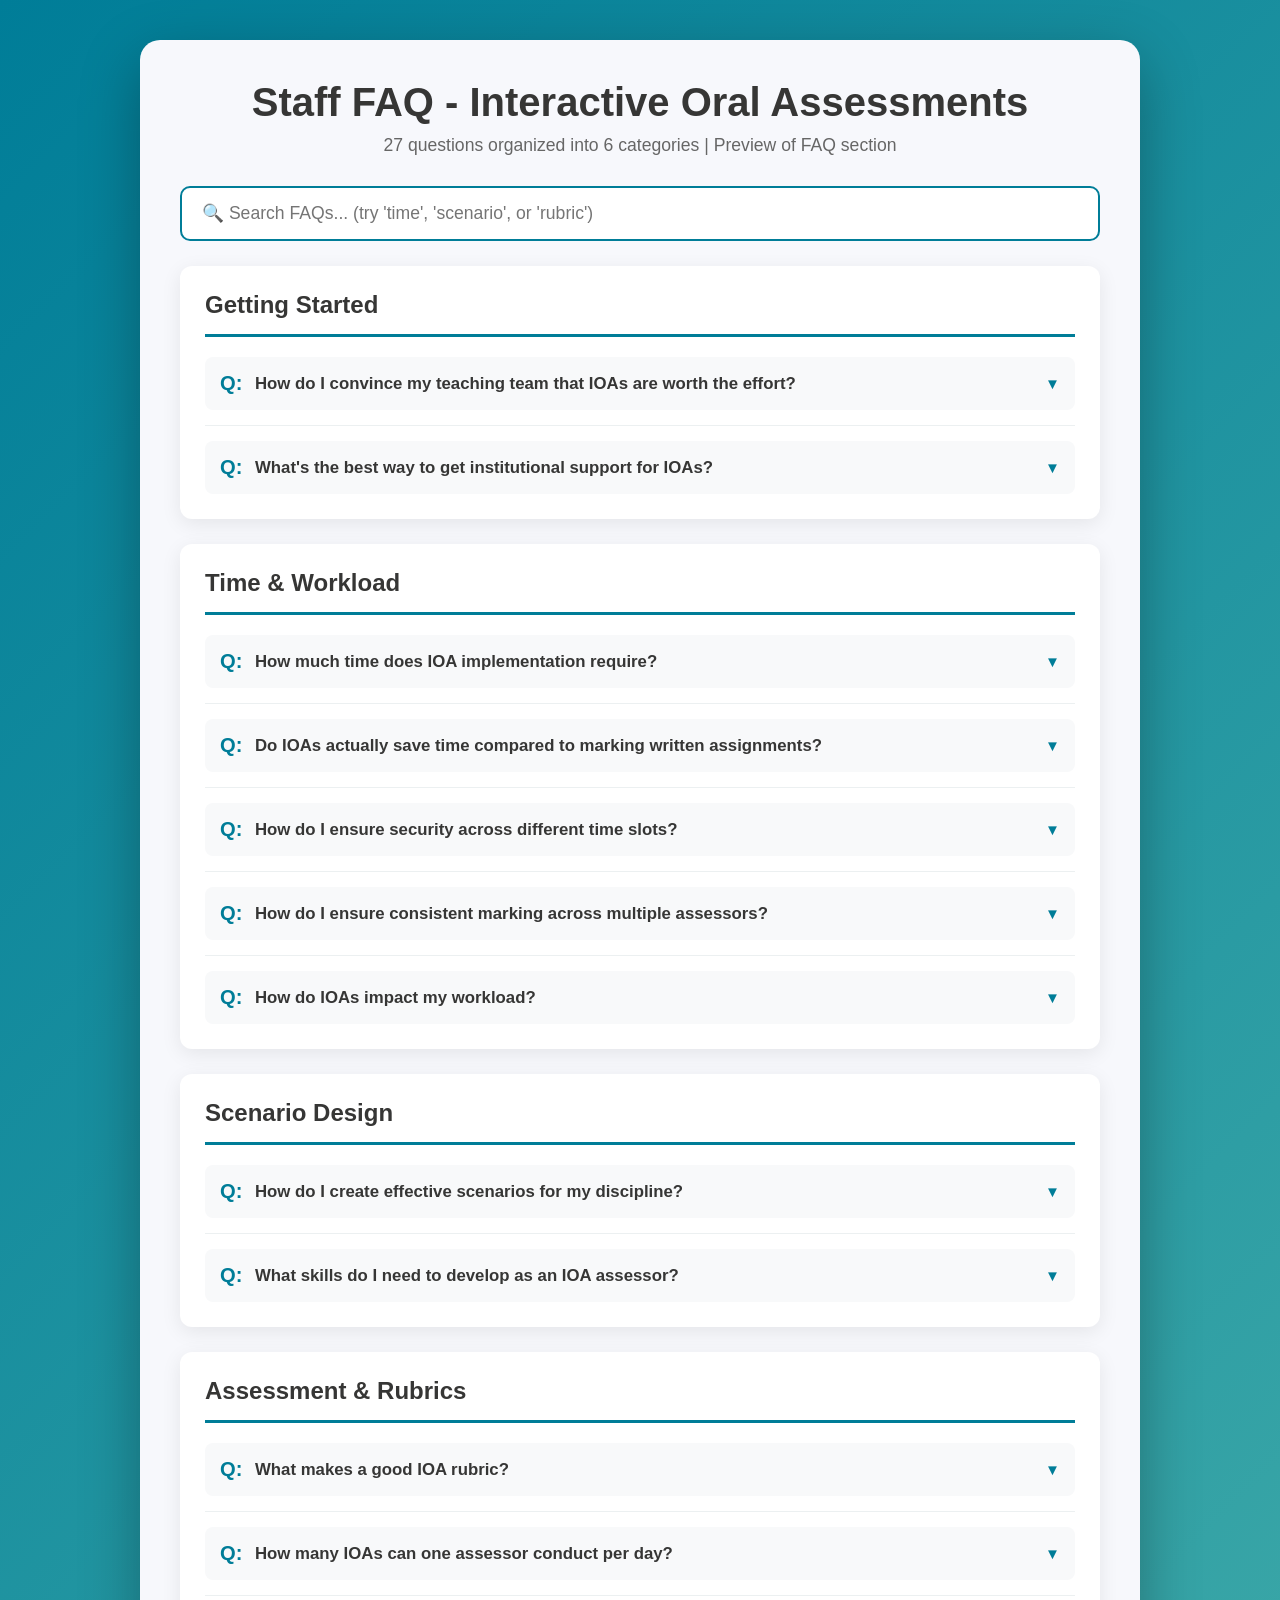
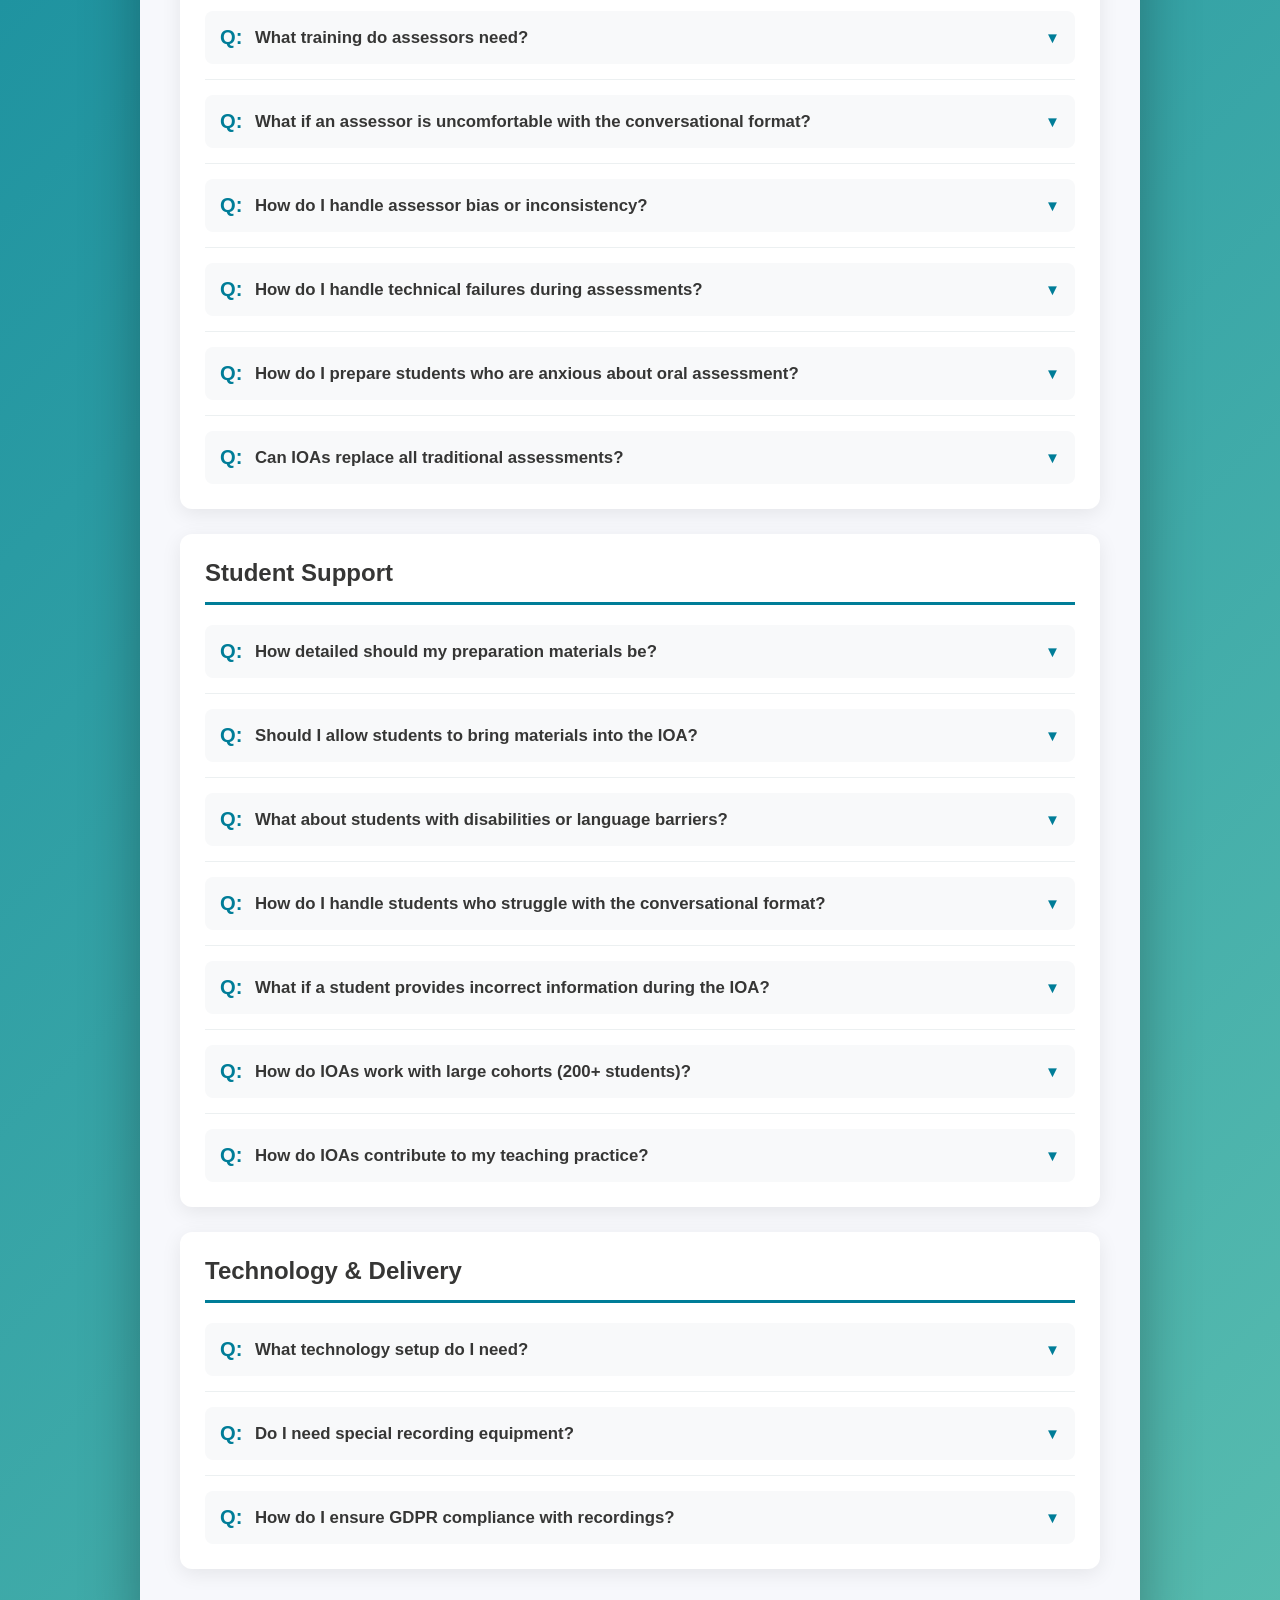
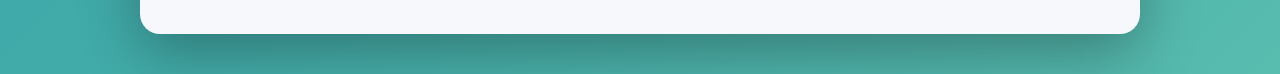
==== playbook/FAQ.html @ 53159106 "added draft FAQ" ====
<!DOCTYPE html>
<html lang="en">
<head>
    <meta charset="UTF-8">
    <meta name="viewport" content="width=device-width, initial-scale=1.0">
    <title>Staff FAQ - Interactive Oral Assessments Preview</title>
    <style>
        * {
            margin: 0;
            padding: 0;
            box-sizing: border-box;
        }

        body {
            font-family: 'Segoe UI', Tahoma, Geneva, Verdana, sans-serif;
            background: linear-gradient(135deg, #007D98 0%, #58BCAF 100%);
            min-height: 100vh;
            padding: 40px 20px;
        }

        .container {
            max-width: 1000px;
            margin: 0 auto;
            background: #f7f8fc;
            border-radius: 20px;
            padding: 40px;
            box-shadow: 0 20px 60px rgba(0, 0, 0, 0.3);
        }

        h1 {
            color: #363635;
            text-align: center;
            margin-bottom: 10px;
            font-size: 2.5em;
        }

        .subtitle {
            text-align: center;
            color: #666;
            margin-bottom: 30px;
            font-size: 1.1em;
        }

        @keyframes slideDown {
            from {
                opacity: 0;
                max-height: 0;
            }
            to {
                opacity: 1;
                max-height: 2000px;
            }
        }


        /* FAQ Styles */
        .faq-category {
            background: white;
            border-radius: 12px;
            padding: 25px;
            margin-bottom: 25px;
            box-shadow: 0 5px 20px rgba(0, 0, 0, 0.08);
        }

        .category-title {
            color: #363635;
            font-size: 1.5em;
            margin-bottom: 20px;
            padding-bottom: 15px;
            border-bottom: 3px solid #007D98;
        }

        .faq-item {
            margin-bottom: 15px;
            border-bottom: 1px solid #ecf0f1;
            padding-bottom: 15px;
        }

        .faq-item:last-child {
            border-bottom: none;
            margin-bottom: 0;
            padding-bottom: 0;
        }

        .faq-question {
            width: 100%;
            display: flex;
            align-items: center;
            gap: 10px;
            padding: 15px;
            background: #f8f9fa;
            border: none;
            border-radius: 8px;
            cursor: pointer;
            transition: all 0.3s;
            text-align: left;
            font-size: 1.05em;
        }

        .faq-question:hover {
            background: #e8f4f8;
            transform: translateX(5px);
        }

        .faq-q-icon {
            font-weight: bold;
            color: #007D98;
            font-size: 1.2em;
            min-width: 25px;
        }

        .faq-q-text {
            flex: 1;
            color: #363635;
            font-weight: 600;
        }

        .faq-toggle {
            color: #007D98;
            font-size: 0.9em;
            transition: transform 0.3s;
        }

        .faq-toggle.open {
            transform: rotate(180deg);
        }

        .faq-answer {
            padding: 20px;
            background: white;
            border-left: 4px solid #58BCAF;
            margin-top: 10px;
            border-radius: 0 8px 8px 0;
            animation: slideDown 0.3s ease;
        }

        .faq-answer p {
            color: #555;
            line-height: 1.8;
            margin-bottom: 15px;
        }

        .faq-answer p:last-child {
            margin-bottom: 0;
        }

        .faq-resources {
            background: #f8f9fa;
            padding: 15px;
            border-radius: 8px;
            margin-top: 15px;
        }

        .faq-resources strong {
            color: #363635;
            display: block;
            margin-bottom: 10px;
        }

        .faq-resources ul {
            list-style: none;
            padding-left: 0;
        }

        .faq-resources li {
            padding: 5px 0;
        }

        .faq-resources a {
            color: #007D98;
            text-decoration: none;
            word-break: break-all;
            font-size: 0.9em;
        }

        .faq-resources a:hover {
            text-decoration: underline;
            color: #006D88;
        }

        .faq-search {
            width: 100%;
            padding: 15px 20px;
            font-size: 1.1em;
            border: 2px solid #007D98;
            border-radius: 10px;
            margin-bottom: 25px;
            outline: none;
        }

        .faq-search:focus {
            border-color: #58BCAF;
            box-shadow: 0 0 0 3px rgba(0, 125, 152, 0.1);
        }

    </style>
</head>
<body>
    <div class="container">
        <h1>Staff FAQ - Interactive Oral Assessments</h1>
        <p class="subtitle">27 questions organized into 6 categories | Preview of FAQ section</p>
        
        <input type="text" 
               class="faq-search" 
               id="faq-search" 
               placeholder="🔍 Search FAQs... (try 'time', 'scenario', or 'rubric')" 
               onkeyup="searchFAQ()">
        
        <div class="faq-category">
  <h3 class="category-title">Getting Started</h3>
  <div class="faq-item">
    <button class="faq-question" onclick="toggleFAQ('getting-started-q1')">
      <span class="faq-q-icon">Q:</span>
      <span class="faq-q-text">How do I convince my teaching team that IOAs are worth the effort?</span>
      <span class="faq-toggle" id="getting-started-q1-icon">▼</span>
    </button>
    <div class="faq-answer" id="getting-started-q1" style="display: none;">
      <p>Start with the evidence: universities report higher student satisfaction, better learning outcomes, enhanced academic integrity, and more engaging assessment for staff. Consider beginning with a small pilot cohort to demonstrate feasibility before full implementation.</p>
    </div>
  </div>
  <div class="faq-item">
    <button class="faq-question" onclick="toggleFAQ('getting-started-q2')">
      <span class="faq-q-icon">Q:</span>
      <span class="faq-q-text">What's the best way to get institutional support for IOAs?</span>
      <span class="faq-toggle" id="getting-started-q2-icon">▼</span>
    </button>
    <div class="faq-answer" id="getting-started-q2" style="display: none;">
      <p>Present IOAs as a solution to current challenges: academic integrity concerns with AI, development of employability skills, and inclusive assessment practices. Frame it as authentic assessment that better prepares students for professional contexts. Design and Development</p>
    </div>
  </div>
</div>
<div class="faq-category">
  <h3 class="category-title">Time & Workload</h3>
  <div class="faq-item">
    <button class="faq-question" onclick="toggleFAQ('time--workload-q1')">
      <span class="faq-q-icon">Q:</span>
      <span class="faq-q-text">How much time does IOA implementation require?</span>
      <span class="faq-toggle" id="time--workload-q1-icon">▼</span>
    </button>
    <div class="faq-answer" id="time--workload-q1" style="display: none;">
      <p>Initial setup requires 5-6 weeks for scenario development, rubric creation, and staff training. However, ongoing delivery time matches or improves upon traditional marking loads. Universities report that while the upfront investment is significant, the long-term efficiency and teaching insights make it worthwhile.</p>
    </div>
  </div>
  <div class="faq-item">
    <button class="faq-question" onclick="toggleFAQ('time--workload-q2')">
      <span class="faq-q-icon">Q:</span>
      <span class="faq-q-text">Do IOAs actually save time compared to marking written assignments?</span>
      <span class="faq-toggle" id="time--workload-q2-icon">▼</span>
    </button>
    <div class="faq-answer" id="time--workload-q2" style="display: none;">
      <p>Yes, once implemented. A 15-minute IOA provides equivalent assessment depth to a 3,000-word essay but eliminates extensive written feedback requirements. Marking happens in real-time during the conversation, and feedback is delivered immediately rather than requiring separate written responses.</p>
    </div>
  </div>
  <div class="faq-item">
    <button class="faq-question" onclick="toggleFAQ('time--workload-q3')">
      <span class="faq-q-icon">Q:</span>
      <span class="faq-q-text">How do I ensure security across different time slots?</span>
      <span class="faq-toggle" id="time--workload-q3-icon">▼</span>
    </button>
    <div class="faq-answer" id="time--workload-q3" style="display: none;">
      <p>Use scenario-based assessment rather than specific questions, ensuring each conversation is unique while maintaining consistent evaluation criteria. The interactive nature makes it virtually impossible for students to share specific answers because each conversation develops differently. Training and Consistency</p>
    </div>
  </div>
  <div class="faq-item">
    <button class="faq-question" onclick="toggleFAQ('time--workload-q4')">
      <span class="faq-q-icon">Q:</span>
      <span class="faq-q-text">How do I ensure consistent marking across multiple assessors?</span>
      <span class="faq-toggle" id="time--workload-q4-icon">▼</span>
    </button>
    <div class="faq-answer" id="time--workload-q4" style="display: none;">
      <p>Implement pre-assessment calibration meetings, shared rubric interpretation protocols, and real-time consultation processes during assessment periods. Record IOAs for moderation purposes and conduct regular cross-assessor reviews. The recording provides objective evidence for consistency monitoring.</p>
    </div>
  </div>
  <div class="faq-item">
    <button class="faq-question" onclick="toggleFAQ('time--workload-q5')">
      <span class="faq-q-icon">Q:</span>
      <span class="faq-q-text">How do IOAs impact my workload?</span>
      <span class="faq-toggle" id="time--workload-q5-icon">▼</span>
    </button>
    <div class="faq-answer" id="time--workload-q5" style="display: none;">
      <p>While intensive during assessment periods, IOAs eliminate extensive written feedback requirements and provide immediate completion of marking tasks. Many staff find the real-time nature of IOAs more satisfying than traditional marking, and the immediate feedback to students improves teaching relationships. Implementation Checklist 5 weeks before: Scenario development, rubric creation, staff training, technical setup 4 weeks before: Student briefing materials, practice opportunities, booking system setup 3 weeks before: Student preparation begins, exemplar recordings available 2 weeks before: Final staff calibration, technical testing, student Q&A sessions 1 week before: Final preparations, emergency protocols confirmed Remember: Start small with pilot implementations, engage with institutional Communities of Practice for support, and focus on learning outcomes alignment rather than perfecting every detail initially. Most staff find IOAs more engaging and insightful than traditional assessment methods once they experience the process. ,,,,
,,,,,</p>
    </div>
  </div>
</div>
<div class="faq-category">
  <h3 class="category-title">Scenario Design</h3>
  <div class="faq-item">
    <button class="faq-question" onclick="toggleFAQ('scenario-design-q1')">
      <span class="faq-q-icon">Q:</span>
      <span class="faq-q-text">How do I create effective scenarios for my discipline?</span>
      <span class="faq-toggle" id="scenario-design-q1-icon">▼</span>
    </button>
    <div class="faq-answer" id="scenario-design-q1" style="display: none;">
      <p>Design authentic workplace situations where students act as professionals (consultants, advisors, specialists) responding to realistic challenges. For STEM: environmental impact assessments, engineering design justifications, genetics counseling sessions, or technical consulting scenarios. The scenario should require content knowledge application, not just recall.</p>
    </div>
  </div>
  <div class="faq-item">
    <button class="faq-question" onclick="toggleFAQ('scenario-design-q2')">
      <span class="faq-q-icon">Q:</span>
      <span class="faq-q-text">What skills do I need to develop as an IOA assessor?</span>
      <span class="faq-toggle" id="scenario-design-q2-icon">▼</span>
    </button>
    <div class="faq-answer" id="scenario-design-q2" style="display: none;">
      <p>Focus on conversation facilitation, active listening, and curiosity-driven questioning rather than interrogation techniques. Develop skills in real-time rubric application and supportive assessment practices that help students demonstrate their best understanding.</p>
    </div>
  </div>
</div>
<div class="faq-category">
  <h3 class="category-title">Assessment & Rubrics</h3>
  <div class="faq-item">
    <button class="faq-question" onclick="toggleFAQ('assessment--rubrics-q1')">
      <span class="faq-q-icon">Q:</span>
      <span class="faq-q-text">What makes a good IOA rubric?</span>
      <span class="faq-toggle" id="assessment--rubrics-q1-icon">▼</span>
    </button>
    <div class="faq-answer" id="assessment--rubrics-q1" style="display: none;">
      <p>Effective rubrics function as conversation guides that align with course learning outcomes. They should prompt assessors toward higher-order questions when students demonstrate understanding, and focus on content knowledge and application rather than communication skills (unless specifically required). Include clear progression from basic understanding to sophisticated analysis.</p>
    </div>
  </div>
  <div class="faq-item">
    <button class="faq-question" onclick="toggleFAQ('assessment--rubrics-q2')">
      <span class="faq-q-icon">Q:</span>
      <span class="faq-q-text">How many IOAs can one assessor conduct per day?</span>
      <span class="faq-toggle" id="assessment--rubrics-q2-icon">▼</span>
    </button>
    <div class="faq-answer" id="assessment--rubrics-q2" style="display: none;">
      <p>Maximum 20 IOAs per day with mandatory breaks after every 3-4 sessions. Mental fatigue becomes significant beyond this limit. Many universities find 12-15 per day more sustainable for maintaining assessment quality and staff wellbeing.</p>
    </div>
  </div>
  <div class="faq-item">
    <button class="faq-question" onclick="toggleFAQ('assessment--rubrics-q3')">
      <span class="faq-q-icon">Q:</span>
      <span class="faq-q-text">What training do assessors need?</span>
      <span class="faq-toggle" id="assessment--rubrics-q3-icon">▼</span>
    </button>
    <div class="faq-answer" id="assessment--rubrics-q3" style="display: none;">
      <p>All teaching team members should experience IOAs from both student and assessor perspectives, practice with actual rubrics, and participate in calibration sessions. Training should cover conversation facilitation skills, rubric interpretation, and moderation protocols. Plan for 6-8 hours initial training plus ongoing calibration meetings.</p>
    </div>
  </div>
  <div class="faq-item">
    <button class="faq-question" onclick="toggleFAQ('assessment--rubrics-q4')">
      <span class="faq-q-icon">Q:</span>
      <span class="faq-q-text">What if an assessor is uncomfortable with the conversational format?</span>
      <span class="faq-toggle" id="assessment--rubrics-q4-icon">▼</span>
    </button>
    <div class="faq-answer" id="assessment--rubrics-q4" style="display: none;">
      <p>Provide additional practice opportunities and pair less confident assessors with experienced colleagues initially. Most staff find IOAs more engaging than traditional marking once they develop conversation facilitation skills. Focus on curiosity-driven questioning rather than interrogation techniques.</p>
    </div>
  </div>
  <div class="faq-item">
    <button class="faq-question" onclick="toggleFAQ('assessment--rubrics-q5')">
      <span class="faq-q-icon">Q:</span>
      <span class="faq-q-text">How do I handle assessor bias or inconsistency?</span>
      <span class="faq-toggle" id="assessment--rubrics-q5-icon">▼</span>
    </button>
    <div class="faq-answer" id="assessment--rubrics-q5" style="display: none;">
      <p>Use detailed rubrics focused on learning outcomes, implement blind moderation of recorded assessments, and establish clear protocols for difficult conversations. The recording provides accountability and evidence for addressing any consistency issues. Technical Infrastructure</p>
    </div>
  </div>
  <div class="faq-item">
    <button class="faq-question" onclick="toggleFAQ('assessment--rubrics-q6')">
      <span class="faq-q-icon">Q:</span>
      <span class="faq-q-text">How do I handle technical failures during assessments?</span>
      <span class="faq-toggle" id="assessment--rubrics-q6-icon">▼</span>
    </button>
    <div class="faq-answer" id="assessment--rubrics-q6" style="display: none;">
      <p>Establish clear backup protocols including alternative dial-in options, rescheduling procedures for genuine technical issues, and emergency contact procedures. Most universities allow reasonable accommodation for technical failures beyond student control.</p>
    </div>
  </div>
  <div class="faq-item">
    <button class="faq-question" onclick="toggleFAQ('assessment--rubrics-q7')">
      <span class="faq-q-icon">Q:</span>
      <span class="faq-q-text">How do I prepare students who are anxious about oral assessment?</span>
      <span class="faq-toggle" id="assessment--rubrics-q7-icon">▼</span>
    </button>
    <div class="faq-answer" id="assessment--rubrics-q7" style="display: none;">
      <p>Provide extensive practice opportunities, recorded exemplars, and clear rubric explanations. Emphasize that IOAs assess content knowledge, not communication skills. Research shows student anxiety decreases significantly once they experience the conversational format. Consider low-stakes practice sessions early in the course.</p>
    </div>
  </div>
  <div class="faq-item">
    <button class="faq-question" onclick="toggleFAQ('assessment--rubrics-q8')">
      <span class="faq-q-icon">Q:</span>
      <span class="faq-q-text">Can IOAs replace all traditional assessments?</span>
      <span class="faq-toggle" id="assessment--rubrics-q8-icon">▼</span>
    </button>
    <div class="faq-answer" id="assessment--rubrics-q8" style="display: none;">
      <p>IOAs work best as part of a diverse assessment portfolio. They're particularly effective for demonstrating applied knowledge and professional competencies. Consider which learning outcomes are best assessed through conversation versus other methods. Professional Development</p>
    </div>
  </div>
</div>
<div class="faq-category">
  <h3 class="category-title">Student Support</h3>
  <div class="faq-item">
    <button class="faq-question" onclick="toggleFAQ('student-support-q1')">
      <span class="faq-q-icon">Q:</span>
      <span class="faq-q-text">How detailed should my preparation materials be?</span>
      <span class="faq-toggle" id="student-support-q1-icon">▼</span>
    </button>
    <div class="faq-answer" id="student-support-q1" style="display: none;">
      <p>Provide comprehensive briefing materials including scenario descriptions, sample rubrics, recorded exemplars, and practice opportunities. Students need minimum 3-4 weeks advance notice with clear expectations. The research shows students perform significantly better when given detailed preparation resources.</p>
    </div>
  </div>
  <div class="faq-item">
    <button class="faq-question" onclick="toggleFAQ('student-support-q2')">
      <span class="faq-q-icon">Q:</span>
      <span class="faq-q-text">Should I allow students to bring materials into the IOA?</span>
      <span class="faq-toggle" id="student-support-q2-icon">▼</span>
    </button>
    <div class="faq-answer" id="student-support-q2" style="display: none;">
      <p>Consider what's authentic for the professional scenario. Many successful IOAs allow supporting materials (notes, data, presentations) that mirror real workplace practice. This shifts focus from memorization to knowledge application and synthesis. Logistics and Scheduling</p>
    </div>
  </div>
  <div class="faq-item">
    <button class="faq-question" onclick="toggleFAQ('student-support-q3')">
      <span class="faq-q-icon">Q:</span>
      <span class="faq-q-text">What about students with disabilities or language barriers?</span>
      <span class="faq-toggle" id="student-support-q3-icon">▼</span>
    </button>
    <div class="faq-answer" id="student-support-q3" style="display: none;">
      <p>IOAs can be more inclusive than written assessments because they allow real-time clarification and multiple ways to demonstrate understanding. Work with disability services for appropriate accommodations. Research shows IOAs often benefit international students because they can clarify misunderstandings immediately.</p>
    </div>
  </div>
  <div class="faq-item">
    <button class="faq-question" onclick="toggleFAQ('student-support-q4')">
      <span class="faq-q-icon">Q:</span>
      <span class="faq-q-text">How do I handle students who struggle with the conversational format?</span>
      <span class="faq-toggle" id="student-support-q4-icon">▼</span>
    </button>
    <div class="faq-answer" id="student-support-q4" style="display: none;">
      <p>Use supportive questioning techniques, provide thinking time when needed, and remember that content knowledge is being assessed, not presentation skills. Some students need encouragement to engage in dialogue rather than delivering prepared monologues.</p>
    </div>
  </div>
  <div class="faq-item">
    <button class="faq-question" onclick="toggleFAQ('student-support-q5')">
      <span class="faq-q-icon">Q:</span>
      <span class="faq-q-text">What if a student provides incorrect information during the IOA?</span>
      <span class="faq-toggle" id="student-support-q5-icon">▼</span>
    </button>
    <div class="faq-answer" id="student-support-q5" style="display: none;">
      <p>Use follow-up questions to explore their reasoning and provide opportunities for self-correction. The conversational format allows students to clarify or revise their thinking, which actually provides better assessment of understanding than written responses where mistakes cannot be corrected. Scaling and Sustainability</p>
    </div>
  </div>
  <div class="faq-item">
    <button class="faq-question" onclick="toggleFAQ('student-support-q6')">
      <span class="faq-q-icon">Q:</span>
      <span class="faq-q-text">How do IOAs work with large cohorts (200+ students)?</span>
      <span class="faq-toggle" id="student-support-q6-icon">▼</span>
    </button>
    <div class="faq-answer" id="student-support-q6" style="display: none;">
      <p>Universities successfully implement IOAs with 800+ students using distributed scheduling, multiple assessors, and standardized rubrics. Griffith University manages 750+ students per unit with sustained positive outcomes. The key is systematic organization and adequate staff resources.</p>
    </div>
  </div>
  <div class="faq-item">
    <button class="faq-question" onclick="toggleFAQ('student-support-q7')">
      <span class="faq-q-icon">Q:</span>
      <span class="faq-q-text">How do IOAs contribute to my teaching practice?</span>
      <span class="faq-toggle" id="student-support-q7-icon">▼</span>
    </button>
    <div class="faq-answer" id="student-support-q7" style="display: none;">
      <p>Staff consistently report that IOAs provide clearer insights into student learning and thinking processes. Many describe IOAs as more engaging and informative than traditional marking, leading to improved teaching practices and better understanding of student needs.</p>
    </div>
  </div>
</div>
<div class="faq-category">
  <h3 class="category-title">Technology & Delivery</h3>
  <div class="faq-item">
    <button class="faq-question" onclick="toggleFAQ('technology--delivery-q1')">
      <span class="faq-q-icon">Q:</span>
      <span class="faq-q-text">What technology setup do I need?</span>
      <span class="faq-toggle" id="technology--delivery-q1-icon">▼</span>
    </button>
    <div class="faq-answer" id="technology--delivery-q1" style="display: none;">
      <p>Dual-screen setup works best: one for student interaction, another for real-time rubric marking. Use institutional video conferencing (Zoom/Teams) with automated cloud recording. Ensure secure recording storage and clear access protocols for moderation purposes.</p>
    </div>
  </div>
  <div class="faq-item">
    <button class="faq-question" onclick="toggleFAQ('technology--delivery-q2')">
      <span class="faq-q-icon">Q:</span>
      <span class="faq-q-text">Do I need special recording equipment?</span>
      <span class="faq-toggle" id="technology--delivery-q2-icon">▼</span>
    </button>
    <div class="faq-answer" id="technology--delivery-q2" style="display: none;">
      <p>Standard institutional video conferencing platforms provide adequate recording quality for assessment purposes. Focus on clear audio rather than high-definition video. Test all technical setups before assessment periods begin.</p>
    </div>
  </div>
  <div class="faq-item">
    <button class="faq-question" onclick="toggleFAQ('technology--delivery-q3')">
      <span class="faq-q-icon">Q:</span>
      <span class="faq-q-text">How do I ensure GDPR compliance with recordings?</span>
      <span class="faq-toggle" id="technology--delivery-q3-icon">▼</span>
    </button>
    <div class="faq-answer" id="technology--delivery-q3" style="display: none;">
      <p>Use institutional platforms with appropriate data protection protocols, limit access to authorized academic staff only, establish clear retention periods for recordings, and ensure students understand recording purposes and storage procedures. Quality Assurance</p>
    </div>
  </div>
</div>
    </div>

    <script>

        // Toggle FAQ answer
        function toggleFAQ(faqId) {
            const answer = document.getElementById(faqId);
            const icon = document.getElementById(faqId + '-icon');
            
            if (answer.style.display === 'none') {
                answer.style.display = 'block';
                icon.classList.add('open');
            } else {
                answer.style.display = 'none';
                icon.classList.remove('open');
            }
        }

        // Search FAQ
        function searchFAQ() {
            const input = document.getElementById('faq-search').value.toLowerCase();
            const categories = document.querySelectorAll('.faq-category');
            
            categories.forEach(category => {
                const items = category.querySelectorAll('.faq-item');
                let categoryHasResults = false;
                
                items.forEach(item => {
                    const question = item.querySelector('.faq-q-text').textContent.toLowerCase();
                    const answer = item.querySelector('.faq-answer p').textContent.toLowerCase();
                    
                    if (question.includes(input) || answer.includes(input)) {
                        item.style.display = 'block';
                        categoryHasResults = true;
                    } else {
                        item.style.display = 'none';
                    }
                });
                
                category.style.display = categoryHasResults || input === '' ? 'block' : 'none';
            });
        }

    </script>
</body>
</html>
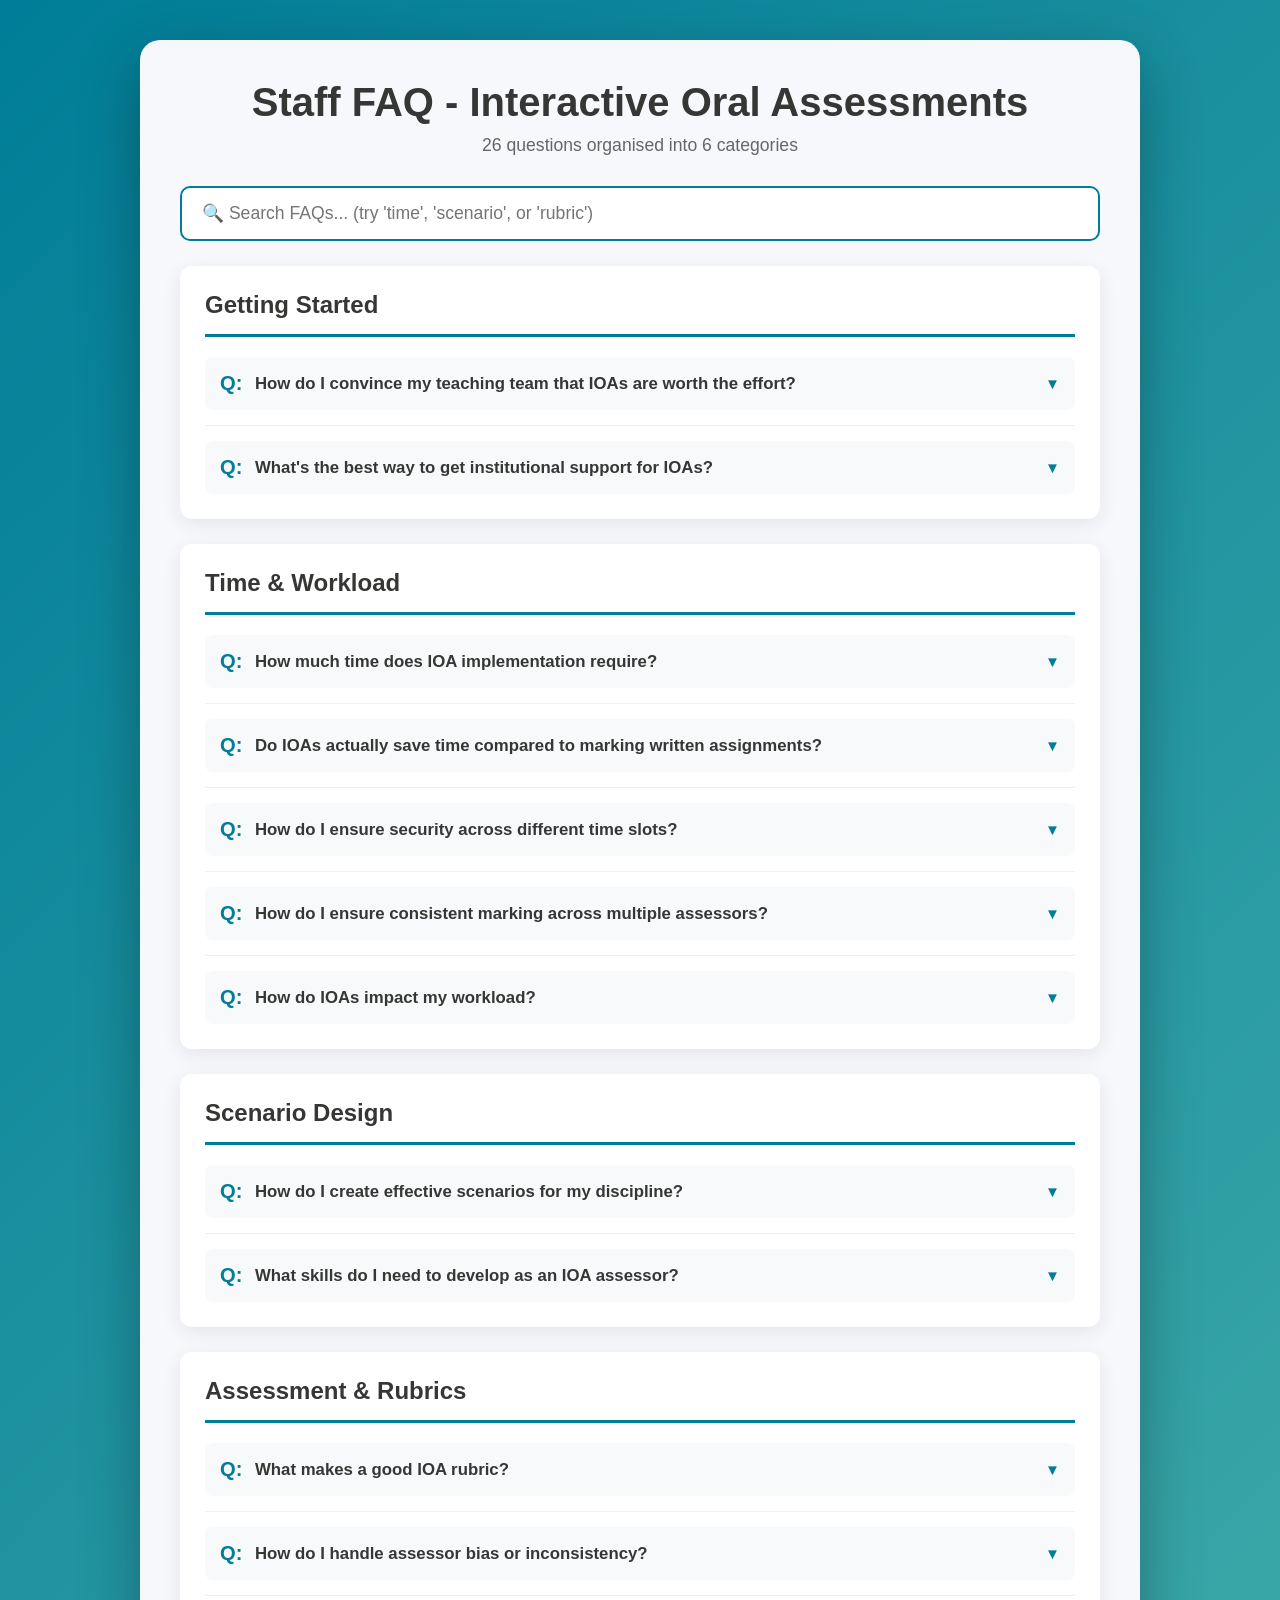
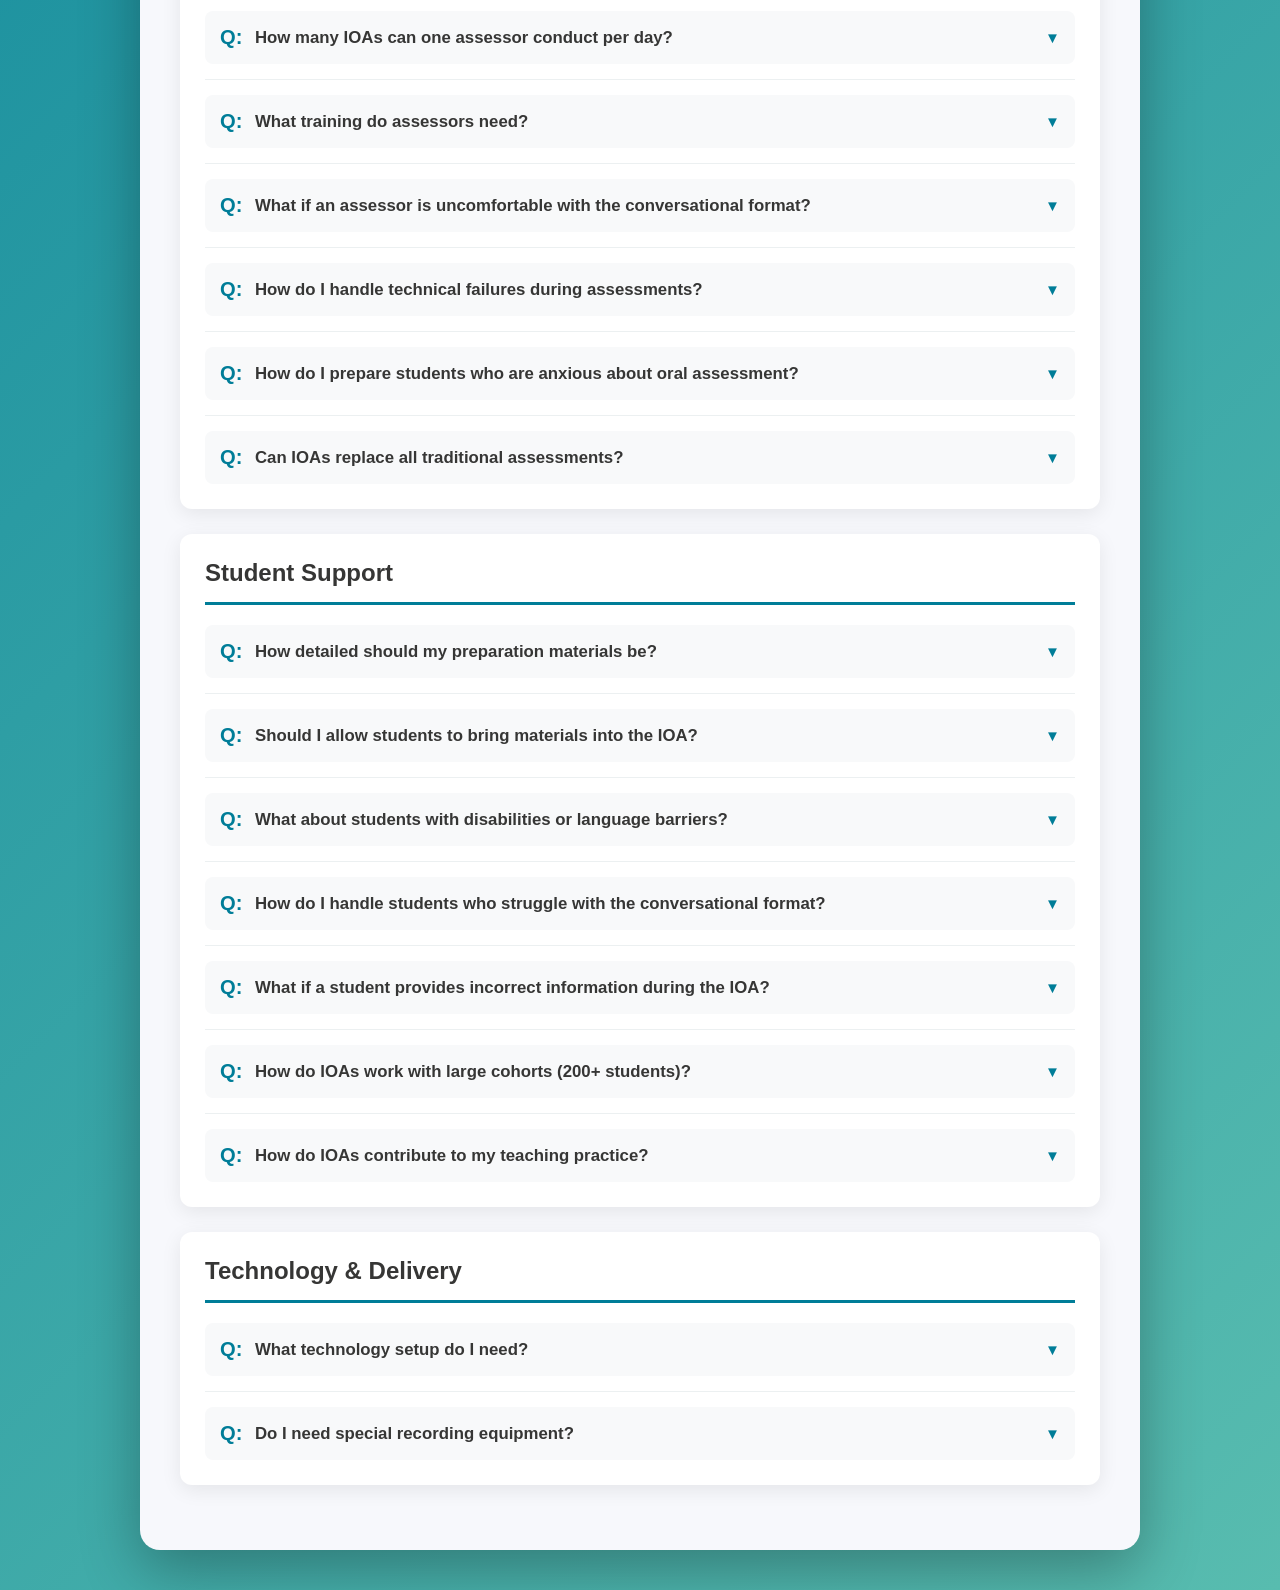
==== commit fc0d06d4: "almost there" ====
--- a/playbook/FAQ.html
+++ b/playbook/FAQ.html
@@ -1,9 +1,9 @@
 <!DOCTYPE html>
-<html lang="en">
+<html lang="en-AU">
 <head>
     <meta charset="UTF-8">
     <meta name="viewport" content="width=device-width, initial-scale=1.0">
-    <title>Staff FAQ - Interactive Oral Assessments Preview</title>
+    <title>Staff FAQ - Interactive Oral Assessments</title>
     <style>
         * {
             margin: 0;
@@ -51,7 +51,6 @@
                 max-height: 2000px;
             }
         }
-
 
         /* FAQ Styles */
         .faq-category {
@@ -144,38 +143,33 @@
             margin-bottom: 0;
         }
 
-        .faq-resources {
-            background: #f8f9fa;
-            padding: 15px;
-            border-radius: 8px;
-            margin-top: 15px;
-        }
-
-        .faq-resources strong {
+        .faq-answer strong {
             color: #363635;
             display: block;
+            margin-top: 15px;
             margin-bottom: 10px;
-        }
-
-        .faq-resources ul {
+            font-size: 1.05em;
+        }
+
+        .faq-answer ul {
             list-style: none;
             padding-left: 0;
-        }
-
-        .faq-resources li {
+            margin-top: 10px;
+        }
+
+        .faq-answer li {
             padding: 5px 0;
-        }
-
-        .faq-resources a {
+            padding-left: 20px;
+            position: relative;
+            color: #555;
+        }
+
+        .faq-answer li::before {
+            content: '•';
+            position: absolute;
+            left: 0;
             color: #007D98;
-            text-decoration: none;
-            word-break: break-all;
-            font-size: 0.9em;
-        }
-
-        .faq-resources a:hover {
-            text-decoration: underline;
-            color: #006D88;
+            font-weight: bold;
         }
 
         .faq-search {
@@ -198,7 +192,7 @@
 <body>
     <div class="container">
         <h1>Staff FAQ - Interactive Oral Assessments</h1>
-        <p class="subtitle">27 questions organized into 6 categories | Preview of FAQ section</p>
+        <p class="subtitle">26 questions organised into 6 categories</p>
         
         <input type="text" 
                class="faq-search" 
@@ -207,298 +201,299 @@
                onkeyup="searchFAQ()">
         
         <div class="faq-category">
-  <h3 class="category-title">Getting Started</h3>
-  <div class="faq-item">
-    <button class="faq-question" onclick="toggleFAQ('getting-started-q1')">
-      <span class="faq-q-icon">Q:</span>
-      <span class="faq-q-text">How do I convince my teaching team that IOAs are worth the effort?</span>
-      <span class="faq-toggle" id="getting-started-q1-icon">▼</span>
-    </button>
-    <div class="faq-answer" id="getting-started-q1" style="display: none;">
-      <p>Start with the evidence: universities report higher student satisfaction, better learning outcomes, enhanced academic integrity, and more engaging assessment for staff. Consider beginning with a small pilot cohort to demonstrate feasibility before full implementation.</p>
+            <h3 class="category-title">Getting Started</h3>
+            <div class="faq-item">
+                <button class="faq-question" onclick="toggleFAQ('getting-started-q1')">
+                    <span class="faq-q-icon">Q:</span>
+                    <span class="faq-q-text">How do I convince my teaching team that IOAs are worth the effort?</span>
+                    <span class="faq-toggle" id="getting-started-q1-icon">▼</span>
+                </button>
+                <div class="faq-answer" id="getting-started-q1" style="display: none;">
+                    <p>Start with the evidence: universities report higher student satisfaction, better learning outcomes, enhanced academic integrity, and more engaging assessment for staff. Consider beginning with a small pilot cohort to demonstrate feasibility before full implementation.</p>
+                </div>
+            </div>
+            <div class="faq-item">
+                <button class="faq-question" onclick="toggleFAQ('getting-started-q2')">
+                    <span class="faq-q-icon">Q:</span>
+                    <span class="faq-q-text">What's the best way to get institutional support for IOAs?</span>
+                    <span class="faq-toggle" id="getting-started-q2-icon">▼</span>
+                </button>
+                <div class="faq-answer" id="getting-started-q2" style="display: none;">
+                    <p>Present IOAs as a solution to current challenges: academic integrity concerns with AI, development of employability skills, and inclusive assessment practices. Frame it as authentic assessment that better prepares students for professional contexts.</p>
+                </div>
+            </div>
+        </div>
+
+        <div class="faq-category">
+            <h3 class="category-title">Time & Workload</h3>
+            <div class="faq-item">
+                <button class="faq-question" onclick="toggleFAQ('time-workload-q1')">
+                    <span class="faq-q-icon">Q:</span>
+                    <span class="faq-q-text">How much time does IOA implementation require?</span>
+                    <span class="faq-toggle" id="time-workload-q1-icon">▼</span>
+                </button>
+                <div class="faq-answer" id="time-workload-q1" style="display: none;">
+                    <p>Initial setup requires 5-6 weeks for scenario development, rubric creation, and staff training. However, ongoing delivery time matches or improves upon traditional marking loads. Universities report that while the upfront investment is significant, the long-term efficiency and teaching insights make it worthwhile.</p>
+                </div>
+            </div>
+            <div class="faq-item">
+                <button class="faq-question" onclick="toggleFAQ('time-workload-q2')">
+                    <span class="faq-q-icon">Q:</span>
+                    <span class="faq-q-text">Do IOAs actually save time compared to marking written assignments?</span>
+                    <span class="faq-toggle" id="time-workload-q2-icon">▼</span>
+                </button>
+                <div class="faq-answer" id="time-workload-q2" style="display: none;">
+                    <p>Yes, once implemented. A 15-minute IOA provides equivalent assessment depth to a 3,000-word essay but eliminates extensive written feedback requirements. Marking happens in real-time during the conversation, and feedback is delivered immediately rather than requiring separate written responses.</p>
+                </div>
+            </div>
+            <div class="faq-item">
+                <button class="faq-question" onclick="toggleFAQ('time-workload-q3')">
+                    <span class="faq-q-icon">Q:</span>
+                    <span class="faq-q-text">How do I ensure security across different time slots?</span>
+                    <span class="faq-toggle" id="time-workload-q3-icon">▼</span>
+                </button>
+                <div class="faq-answer" id="time-workload-q3" style="display: none;">
+                    <p>Use scenario-based assessment rather than specific questions, ensuring each conversation is unique while maintaining consistent evaluation criteria. The interactive nature makes it virtually impossible for students to share specific answers because each conversation develops differently.</p>
+                </div>
+            </div>
+            <div class="faq-item">
+                <button class="faq-question" onclick="toggleFAQ('time-workload-q4')">
+                    <span class="faq-q-icon">Q:</span>
+                    <span class="faq-q-text">How do I ensure consistent marking across multiple assessors?</span>
+                    <span class="faq-toggle" id="time-workload-q4-icon">▼</span>
+                </button>
+                <div class="faq-answer" id="time-workload-q4" style="display: none;">
+                    <p>Implement pre-assessment calibration meetings, shared rubric interpretation protocols, and real-time consultation processes during assessment periods. Record IOAs for moderation purposes and conduct regular cross-assessor reviews. The recording provides objective evidence for consistency monitoring.</p>
+                </div>
+            </div>
+            <div class="faq-item">
+                <button class="faq-question" onclick="toggleFAQ('time-workload-q5')">
+                    <span class="faq-q-icon">Q:</span>
+                    <span class="faq-q-text">How do IOAs impact my workload?</span>
+                    <span class="faq-toggle" id="time-workload-q5-icon">▼</span>
+                </button>
+                <div class="faq-answer" id="time-workload-q5" style="display: none;">
+                    <p>While intensive during assessment periods, IOAs eliminate extensive written feedback requirements and provide immediate completion of marking tasks. Many staff find the real-time nature of IOAs more satisfying than traditional marking, and the immediate feedback to students improves teaching relationships.</p>
+                    <strong>Implementation Checklist:</strong>
+                    <ul>
+                        <li><strong>Week 0 (Before trimester starts):</strong> Scenario development, rubric creation, staff training, technical setup</li>
+                        <li><strong>Weeks 2-6:</strong> Student briefing materials, practice opportunities, booking system setup</li>
+                        <li><strong>Weeks 6-10:</strong> Student preparation begins, exemplar recordings available</li>
+                        <li><strong>Weeks 10-11:</strong> Final staff calibration, technical testing, student Q&A sessions</li>
+                        <li><strong>Weeks 11-12 (Study Week):</strong> Final preparations, emergency protocols confirmed</li>
+                    </ul>
+                </div>
+            </div>
+        </div>
+
+        <div class="faq-category">
+            <h3 class="category-title">Scenario Design</h3>
+            <div class="faq-item">
+                <button class="faq-question" onclick="toggleFAQ('scenario-design-q1')">
+                    <span class="faq-q-icon">Q:</span>
+                    <span class="faq-q-text">How do I create effective scenarios for my discipline?</span>
+                    <span class="faq-toggle" id="scenario-design-q1-icon">▼</span>
+                </button>
+                <div class="faq-answer" id="scenario-design-q1" style="display: none;">
+                    <p>Design authentic workplace situations where students act as professionals (consultants, advisers, specialists) responding to realistic challenges. For STEM: environmental impact assessments, engineering design justifications, genetics counselling sessions, or technical consulting scenarios. The scenario should require content knowledge application, not just recall.</p>
+                </div>
+            </div>
+            <div class="faq-item">
+                <button class="faq-question" onclick="toggleFAQ('scenario-design-q2')">
+                    <span class="faq-q-icon">Q:</span>
+                    <span class="faq-q-text">What skills do I need to develop as an IOA assessor?</span>
+                    <span class="faq-toggle" id="scenario-design-q2-icon">▼</span>
+                </button>
+                <div class="faq-answer" id="scenario-design-q2" style="display: none;">
+                    <p>Focus on conversation facilitation, active listening, and curiosity-driven questioning rather than repeating identical questions for every student. Develop skills in real-time rubric application and supportive assessment practices that help students demonstrate their best understanding.</p>
+                </div>
+            </div>
+        </div>
+
+        <div class="faq-category">
+            <h3 class="category-title">Assessment & Rubrics</h3>
+            <div class="faq-item">
+                <button class="faq-question" onclick="toggleFAQ('assessment-rubrics-q1')">
+                    <span class="faq-q-icon">Q:</span>
+                    <span class="faq-q-text">What makes a good IOA rubric?</span>
+                    <span class="faq-toggle" id="assessment-rubrics-q1-icon">▼</span>
+                </button>
+                <div class="faq-answer" id="assessment-rubrics-q1" style="display: none;">
+                    <p>Effective rubrics function as conversation guides that align with course learning outcomes. They should prompt assessors towards higher-order questions when students demonstrate understanding, and focus on content knowledge and application rather than communication skills (unless specifically required). Include clear progression from basic understanding to sophisticated analysis.</p>
+                </div>
+            </div>
+            <div class="faq-item">
+                <button class="faq-question" onclick="toggleFAQ('assessment-rubrics-q2')">
+                    <span class="faq-q-icon">Q:</span>
+                    <span class="faq-q-text">How do I handle assessor bias or inconsistency?</span>
+                    <span class="faq-toggle" id="assessment-rubrics-q2-icon">▼</span>
+                </button>
+                <div class="faq-answer" id="assessment-rubrics-q2" style="display: none;">
+                    <p>Use detailed rubrics focused on learning outcomes, implement blind moderation of recorded assessments, and establish clear protocols for difficult conversations. The recording provides accountability and evidence for addressing any consistency issues.</p>
+                </div>
+            </div>
+            <div class="faq-item">
+                <button class="faq-question" onclick="toggleFAQ('assessment-rubrics-q3')">
+                    <span class="faq-q-icon">Q:</span>
+                    <span class="faq-q-text">How many IOAs can one assessor conduct per day?</span>
+                    <span class="faq-toggle" id="assessment-rubrics-q3-icon">▼</span>
+                </button>
+                <div class="faq-answer" id="assessment-rubrics-q3" style="display: none;">
+                    <p>Maximum 20 IOAs per day with mandatory breaks after every 3-4 sessions. Mental fatigue becomes significant beyond this limit. Many universities find 12-15 per day more sustainable for maintaining assessment quality and staff wellbeing.</p>
+                </div>
+            </div>
+            <div class="faq-item">
+                <button class="faq-question" onclick="toggleFAQ('assessment-rubrics-q4')">
+                    <span class="faq-q-icon">Q:</span>
+                    <span class="faq-q-text">What training do assessors need?</span>
+                    <span class="faq-toggle" id="assessment-rubrics-q4-icon">▼</span>
+                </button>
+                <div class="faq-answer" id="assessment-rubrics-q4" style="display: none;">
+                    <p>All teaching team members should experience IOAs from both student and assessor perspectives, practise with actual rubrics, and participate in calibration sessions. Training should cover conversation facilitation skills, rubric interpretation, and moderation protocols. Plan for 6-8 hours initial training plus usual moderation meetings.</p>
+                </div>
+            </div>
+            <div class="faq-item">
+                <button class="faq-question" onclick="toggleFAQ('assessment-rubrics-q5')">
+                    <span class="faq-q-icon">Q:</span>
+                    <span class="faq-q-text">What if an assessor is uncomfortable with the conversational format?</span>
+                    <span class="faq-toggle" id="assessment-rubrics-q5-icon">▼</span>
+                </button>
+                <div class="faq-answer" id="assessment-rubrics-q5" style="display: none;">
+                    <p>Provide additional practice opportunities and pair less confident assessors with experienced colleagues initially. Most staff find IOAs more engaging than traditional marking once they develop conversation facilitation skills.</p>
+                </div>
+            </div>
+            <div class="faq-item">
+                <button class="faq-question" onclick="toggleFAQ('assessment-rubrics-q6')">
+                    <span class="faq-q-icon">Q:</span>
+                    <span class="faq-q-text">How do I handle technical failures during assessments?</span>
+                    <span class="faq-toggle" id="assessment-rubrics-q6-icon">▼</span>
+                </button>
+                <div class="faq-answer" id="assessment-rubrics-q6" style="display: none;">
+                    <p>Establish clear backup protocols, rescheduling procedures for genuine technical issues, and emergency contact procedures.</p>
+                </div>
+            </div>
+            <div class="faq-item">
+                <button class="faq-question" onclick="toggleFAQ('assessment-rubrics-q7')">
+                    <span class="faq-q-icon">Q:</span>
+                    <span class="faq-q-text">How do I prepare students who are anxious about oral assessment?</span>
+                    <span class="faq-toggle" id="assessment-rubrics-q7-icon">▼</span>
+                </button>
+                <div class="faq-answer" id="assessment-rubrics-q7" style="display: none;">
+                    <p>Provide extensive practice opportunities, recorded exemplars, and clear rubric explanations. Emphasise that IOAs assess content knowledge, not communication skills. Research shows student anxiety decreases significantly once they experience the conversational format. Consider low-stakes practice sessions early in the course.</p>
+                </div>
+            </div>
+            <div class="faq-item">
+                <button class="faq-question" onclick="toggleFAQ('assessment-rubrics-q8')">
+                    <span class="faq-q-icon">Q:</span>
+                    <span class="faq-q-text">Can IOAs replace all traditional assessments?</span>
+                    <span class="faq-toggle" id="assessment-rubrics-q8-icon">▼</span>
+                </button>
+                <div class="faq-answer" id="assessment-rubrics-q8" style="display: none;">
+                    <p>IOAs work best as part of a diverse assessment portfolio. They're particularly effective for demonstrating applied knowledge and professional competencies. Consider which learning outcomes are best assessed through conversation versus other methods.</p>
+                </div>
+            </div>
+        </div>
+
+        <div class="faq-category">
+            <h3 class="category-title">Student Support</h3>
+            <div class="faq-item">
+                <button class="faq-question" onclick="toggleFAQ('student-support-q1')">
+                    <span class="faq-q-icon">Q:</span>
+                    <span class="faq-q-text">How detailed should my preparation materials be?</span>
+                    <span class="faq-toggle" id="student-support-q1-icon">▼</span>
+                </button>
+                <div class="faq-answer" id="student-support-q1" style="display: none;">
+                    <p>Provide comprehensive briefing materials including scenario descriptions, sample rubrics, recorded exemplars, and practice opportunities. Students need a minimum of 3-4 weeks advance notice with clear expectations. The research shows students perform significantly better when given detailed preparation resources.</p>
+                </div>
+            </div>
+            <div class="faq-item">
+                <button class="faq-question" onclick="toggleFAQ('student-support-q2')">
+                    <span class="faq-q-icon">Q:</span>
+                    <span class="faq-q-text">Should I allow students to bring materials into the IOA?</span>
+                    <span class="faq-toggle" id="student-support-q2-icon">▼</span>
+                </button>
+                <div class="faq-answer" id="student-support-q2" style="display: none;">
+                    <p>Consider what's authentic for the professional scenario. Many successful IOAs allow supporting materials (notes, data, presentations) that mirror real workplace practice. This shifts focus from memorisation to knowledge application and synthesis.</p>
+                </div>
+            </div>
+            <div class="faq-item">
+                <button class="faq-question" onclick="toggleFAQ('student-support-q3')">
+                    <span class="faq-q-icon">Q:</span>
+                    <span class="faq-q-text">What about students with disabilities or language barriers?</span>
+                    <span class="faq-toggle" id="student-support-q3-icon">▼</span>
+                </button>
+                <div class="faq-answer" id="student-support-q3" style="display: none;">
+                    <p>IOAs can be more inclusive than written assessments because they allow real-time clarification and multiple ways to demonstrate understanding. Work with disability services for appropriate accommodations. Research shows IOAs often benefit international students because they can clarify misunderstandings immediately.</p>
+                </div>
+            </div>
+            <div class="faq-item">
+                <button class="faq-question" onclick="toggleFAQ('student-support-q4')">
+                    <span class="faq-q-icon">Q:</span>
+                    <span class="faq-q-text">How do I handle students who struggle with the conversational format?</span>
+                    <span class="faq-toggle" id="student-support-q4-icon">▼</span>
+                </button>
+                <div class="faq-answer" id="student-support-q4" style="display: none;">
+                    <p>Use supportive questioning techniques, provide thinking time when needed, and remember that content knowledge is being assessed, not presentation skills. Some students need encouragement to engage in dialogue rather than delivering prepared monologues.</p>
+                </div>
+            </div>
+            <div class="faq-item">
+                <button class="faq-question" onclick="toggleFAQ('student-support-q5')">
+                    <span class="faq-q-icon">Q:</span>
+                    <span class="faq-q-text">What if a student provides incorrect information during the IOA?</span>
+                    <span class="faq-toggle" id="student-support-q5-icon">▼</span>
+                </button>
+                <div class="faq-answer" id="student-support-q5" style="display: none;">
+                    <p>Use follow-up questions to explore their reasoning and provide opportunities for self-correction. The conversational format allows students to clarify or revise their thinking, which actually provides better assessment of understanding than written responses where mistakes cannot be corrected.</p>
+                </div>
+            </div>
+            <div class="faq-item">
+                <button class="faq-question" onclick="toggleFAQ('student-support-q6')">
+                    <span class="faq-q-icon">Q:</span>
+                    <span class="faq-q-text">How do IOAs work with large cohorts (200+ students)?</span>
+                    <span class="faq-toggle" id="student-support-q6-icon">▼</span>
+                </button>
+                <div class="faq-answer" id="student-support-q6" style="display: none;">
+                    <p>Universities successfully implement IOAs with 800+ students using distributed scheduling, multiple assessors, and standardised rubrics. Griffith University manages 750+ students per unit with sustained positive outcomes. The key is systematic organisation and adequate staff resources.</p>
+                </div>
+            </div>
+            <div class="faq-item">
+                <button class="faq-question" onclick="toggleFAQ('student-support-q7')">
+                    <span class="faq-q-icon">Q:</span>
+                    <span class="faq-q-text">How do IOAs contribute to my teaching practice?</span>
+                    <span class="faq-toggle" id="student-support-q7-icon">▼</span>
+                </button>
+                <div class="faq-answer" id="student-support-q7" style="display: none;">
+                    <p>Staff consistently report that IOAs provide clearer insights into student learning and thinking processes. Many describe IOAs as more engaging and informative than traditional marking, leading to improved teaching practices and better understanding of student needs.</p>
+                </div>
+            </div>
+        </div>
+
+        <div class="faq-category">
+            <h3 class="category-title">Technology & Delivery</h3>
+            <div class="faq-item">
+                <button class="faq-question" onclick="toggleFAQ('technology-delivery-q1')">
+                    <span class="faq-q-icon">Q:</span>
+                    <span class="faq-q-text">What technology setup do I need?</span>
+                    <span class="faq-toggle" id="technology-delivery-q1-icon">▼</span>
+                </button>
+                <div class="faq-answer" id="technology-delivery-q1" style="display: none;">
+                    <p>While it is likely you will be conducting the IOA in a classroom, using a laptop to grade allows direct entry to the LMS, reducing double-handling.</p>
+                </div>
+            </div>
+            <div class="faq-item">
+                <button class="faq-question" onclick="toggleFAQ('technology-delivery-q2')">
+                    <span class="faq-q-icon">Q:</span>
+                    <span class="faq-q-text">Do I need special recording equipment?</span>
+                    <span class="faq-toggle" id="technology-delivery-q2-icon">▼</span>
+                </button>
+                <div class="faq-answer" id="technology-delivery-q2" style="display: none;">
+                    <p>Recording IOAs allows a record of the interaction to be kept in case of later administrative requirements – setting up your assessment in a Zoom-enabled room with automated capture linked to the booking schedule if possible.</p>
+                </div>
+            </div>
+        </div>
     </div>
-  </div>
-  <div class="faq-item">
-    <button class="faq-question" onclick="toggleFAQ('getting-started-q2')">
-      <span class="faq-q-icon">Q:</span>
-      <span class="faq-q-text">What's the best way to get institutional support for IOAs?</span>
-      <span class="faq-toggle" id="getting-started-q2-icon">▼</span>
-    </button>
-    <div class="faq-answer" id="getting-started-q2" style="display: none;">
-      <p>Present IOAs as a solution to current challenges: academic integrity concerns with AI, development of employability skills, and inclusive assessment practices. Frame it as authentic assessment that better prepares students for professional contexts. Design and Development</p>
-    </div>
-  </div>
-</div>
-<div class="faq-category">
-  <h3 class="category-title">Time & Workload</h3>
-  <div class="faq-item">
-    <button class="faq-question" onclick="toggleFAQ('time--workload-q1')">
-      <span class="faq-q-icon">Q:</span>
-      <span class="faq-q-text">How much time does IOA implementation require?</span>
-      <span class="faq-toggle" id="time--workload-q1-icon">▼</span>
-    </button>
-    <div class="faq-answer" id="time--workload-q1" style="display: none;">
-      <p>Initial setup requires 5-6 weeks for scenario development, rubric creation, and staff training. However, ongoing delivery time matches or improves upon traditional marking loads. Universities report that while the upfront investment is significant, the long-term efficiency and teaching insights make it worthwhile.</p>
-    </div>
-  </div>
-  <div class="faq-item">
-    <button class="faq-question" onclick="toggleFAQ('time--workload-q2')">
-      <span class="faq-q-icon">Q:</span>
-      <span class="faq-q-text">Do IOAs actually save time compared to marking written assignments?</span>
-      <span class="faq-toggle" id="time--workload-q2-icon">▼</span>
-    </button>
-    <div class="faq-answer" id="time--workload-q2" style="display: none;">
-      <p>Yes, once implemented. A 15-minute IOA provides equivalent assessment depth to a 3,000-word essay but eliminates extensive written feedback requirements. Marking happens in real-time during the conversation, and feedback is delivered immediately rather than requiring separate written responses.</p>
-    </div>
-  </div>
-  <div class="faq-item">
-    <button class="faq-question" onclick="toggleFAQ('time--workload-q3')">
-      <span class="faq-q-icon">Q:</span>
-      <span class="faq-q-text">How do I ensure security across different time slots?</span>
-      <span class="faq-toggle" id="time--workload-q3-icon">▼</span>
-    </button>
-    <div class="faq-answer" id="time--workload-q3" style="display: none;">
-      <p>Use scenario-based assessment rather than specific questions, ensuring each conversation is unique while maintaining consistent evaluation criteria. The interactive nature makes it virtually impossible for students to share specific answers because each conversation develops differently. Training and Consistency</p>
-    </div>
-  </div>
-  <div class="faq-item">
-    <button class="faq-question" onclick="toggleFAQ('time--workload-q4')">
-      <span class="faq-q-icon">Q:</span>
-      <span class="faq-q-text">How do I ensure consistent marking across multiple assessors?</span>
-      <span class="faq-toggle" id="time--workload-q4-icon">▼</span>
-    </button>
-    <div class="faq-answer" id="time--workload-q4" style="display: none;">
-      <p>Implement pre-assessment calibration meetings, shared rubric interpretation protocols, and real-time consultation processes during assessment periods. Record IOAs for moderation purposes and conduct regular cross-assessor reviews. The recording provides objective evidence for consistency monitoring.</p>
-    </div>
-  </div>
-  <div class="faq-item">
-    <button class="faq-question" onclick="toggleFAQ('time--workload-q5')">
-      <span class="faq-q-icon">Q:</span>
-      <span class="faq-q-text">How do IOAs impact my workload?</span>
-      <span class="faq-toggle" id="time--workload-q5-icon">▼</span>
-    </button>
-    <div class="faq-answer" id="time--workload-q5" style="display: none;">
-      <p>While intensive during assessment periods, IOAs eliminate extensive written feedback requirements and provide immediate completion of marking tasks. Many staff find the real-time nature of IOAs more satisfying than traditional marking, and the immediate feedback to students improves teaching relationships. Implementation Checklist 5 weeks before: Scenario development, rubric creation, staff training, technical setup 4 weeks before: Student briefing materials, practice opportunities, booking system setup 3 weeks before: Student preparation begins, exemplar recordings available 2 weeks before: Final staff calibration, technical testing, student Q&A sessions 1 week before: Final preparations, emergency protocols confirmed Remember: Start small with pilot implementations, engage with institutional Communities of Practice for support, and focus on learning outcomes alignment rather than perfecting every detail initially. Most staff find IOAs more engaging and insightful than traditional assessment methods once they experience the process. ,,,,
-,,,,,</p>
-    </div>
-  </div>
-</div>
-<div class="faq-category">
-  <h3 class="category-title">Scenario Design</h3>
-  <div class="faq-item">
-    <button class="faq-question" onclick="toggleFAQ('scenario-design-q1')">
-      <span class="faq-q-icon">Q:</span>
-      <span class="faq-q-text">How do I create effective scenarios for my discipline?</span>
-      <span class="faq-toggle" id="scenario-design-q1-icon">▼</span>
-    </button>
-    <div class="faq-answer" id="scenario-design-q1" style="display: none;">
-      <p>Design authentic workplace situations where students act as professionals (consultants, advisors, specialists) responding to realistic challenges. For STEM: environmental impact assessments, engineering design justifications, genetics counseling sessions, or technical consulting scenarios. The scenario should require content knowledge application, not just recall.</p>
-    </div>
-  </div>
-  <div class="faq-item">
-    <button class="faq-question" onclick="toggleFAQ('scenario-design-q2')">
-      <span class="faq-q-icon">Q:</span>
-      <span class="faq-q-text">What skills do I need to develop as an IOA assessor?</span>
-      <span class="faq-toggle" id="scenario-design-q2-icon">▼</span>
-    </button>
-    <div class="faq-answer" id="scenario-design-q2" style="display: none;">
-      <p>Focus on conversation facilitation, active listening, and curiosity-driven questioning rather than interrogation techniques. Develop skills in real-time rubric application and supportive assessment practices that help students demonstrate their best understanding.</p>
-    </div>
-  </div>
-</div>
-<div class="faq-category">
-  <h3 class="category-title">Assessment & Rubrics</h3>
-  <div class="faq-item">
-    <button class="faq-question" onclick="toggleFAQ('assessment--rubrics-q1')">
-      <span class="faq-q-icon">Q:</span>
-      <span class="faq-q-text">What makes a good IOA rubric?</span>
-      <span class="faq-toggle" id="assessment--rubrics-q1-icon">▼</span>
-    </button>
-    <div class="faq-answer" id="assessment--rubrics-q1" style="display: none;">
-      <p>Effective rubrics function as conversation guides that align with course learning outcomes. They should prompt assessors toward higher-order questions when students demonstrate understanding, and focus on content knowledge and application rather than communication skills (unless specifically required). Include clear progression from basic understanding to sophisticated analysis.</p>
-    </div>
-  </div>
-  <div class="faq-item">
-    <button class="faq-question" onclick="toggleFAQ('assessment--rubrics-q2')">
-      <span class="faq-q-icon">Q:</span>
-      <span class="faq-q-text">How many IOAs can one assessor conduct per day?</span>
-      <span class="faq-toggle" id="assessment--rubrics-q2-icon">▼</span>
-    </button>
-    <div class="faq-answer" id="assessment--rubrics-q2" style="display: none;">
-      <p>Maximum 20 IOAs per day with mandatory breaks after every 3-4 sessions. Mental fatigue becomes significant beyond this limit. Many universities find 12-15 per day more sustainable for maintaining assessment quality and staff wellbeing.</p>
-    </div>
-  </div>
-  <div class="faq-item">
-    <button class="faq-question" onclick="toggleFAQ('assessment--rubrics-q3')">
-      <span class="faq-q-icon">Q:</span>
-      <span class="faq-q-text">What training do assessors need?</span>
-      <span class="faq-toggle" id="assessment--rubrics-q3-icon">▼</span>
-    </button>
-    <div class="faq-answer" id="assessment--rubrics-q3" style="display: none;">
-      <p>All teaching team members should experience IOAs from both student and assessor perspectives, practice with actual rubrics, and participate in calibration sessions. Training should cover conversation facilitation skills, rubric interpretation, and moderation protocols. Plan for 6-8 hours initial training plus ongoing calibration meetings.</p>
-    </div>
-  </div>
-  <div class="faq-item">
-    <button class="faq-question" onclick="toggleFAQ('assessment--rubrics-q4')">
-      <span class="faq-q-icon">Q:</span>
-      <span class="faq-q-text">What if an assessor is uncomfortable with the conversational format?</span>
-      <span class="faq-toggle" id="assessment--rubrics-q4-icon">▼</span>
-    </button>
-    <div class="faq-answer" id="assessment--rubrics-q4" style="display: none;">
-      <p>Provide additional practice opportunities and pair less confident assessors with experienced colleagues initially. Most staff find IOAs more engaging than traditional marking once they develop conversation facilitation skills. Focus on curiosity-driven questioning rather than interrogation techniques.</p>
-    </div>
-  </div>
-  <div class="faq-item">
-    <button class="faq-question" onclick="toggleFAQ('assessment--rubrics-q5')">
-      <span class="faq-q-icon">Q:</span>
-      <span class="faq-q-text">How do I handle assessor bias or inconsistency?</span>
-      <span class="faq-toggle" id="assessment--rubrics-q5-icon">▼</span>
-    </button>
-    <div class="faq-answer" id="assessment--rubrics-q5" style="display: none;">
-      <p>Use detailed rubrics focused on learning outcomes, implement blind moderation of recorded assessments, and establish clear protocols for difficult conversations. The recording provides accountability and evidence for addressing any consistency issues. Technical Infrastructure</p>
-    </div>
-  </div>
-  <div class="faq-item">
-    <button class="faq-question" onclick="toggleFAQ('assessment--rubrics-q6')">
-      <span class="faq-q-icon">Q:</span>
-      <span class="faq-q-text">How do I handle technical failures during assessments?</span>
-      <span class="faq-toggle" id="assessment--rubrics-q6-icon">▼</span>
-    </button>
-    <div class="faq-answer" id="assessment--rubrics-q6" style="display: none;">
-      <p>Establish clear backup protocols including alternative dial-in options, rescheduling procedures for genuine technical issues, and emergency contact procedures. Most universities allow reasonable accommodation for technical failures beyond student control.</p>
-    </div>
-  </div>
-  <div class="faq-item">
-    <button class="faq-question" onclick="toggleFAQ('assessment--rubrics-q7')">
-      <span class="faq-q-icon">Q:</span>
-      <span class="faq-q-text">How do I prepare students who are anxious about oral assessment?</span>
-      <span class="faq-toggle" id="assessment--rubrics-q7-icon">▼</span>
-    </button>
-    <div class="faq-answer" id="assessment--rubrics-q7" style="display: none;">
-      <p>Provide extensive practice opportunities, recorded exemplars, and clear rubric explanations. Emphasize that IOAs assess content knowledge, not communication skills. Research shows student anxiety decreases significantly once they experience the conversational format. Consider low-stakes practice sessions early in the course.</p>
-    </div>
-  </div>
-  <div class="faq-item">
-    <button class="faq-question" onclick="toggleFAQ('assessment--rubrics-q8')">
-      <span class="faq-q-icon">Q:</span>
-      <span class="faq-q-text">Can IOAs replace all traditional assessments?</span>
-      <span class="faq-toggle" id="assessment--rubrics-q8-icon">▼</span>
-    </button>
-    <div class="faq-answer" id="assessment--rubrics-q8" style="display: none;">
-      <p>IOAs work best as part of a diverse assessment portfolio. They're particularly effective for demonstrating applied knowledge and professional competencies. Consider which learning outcomes are best assessed through conversation versus other methods. Professional Development</p>
-    </div>
-  </div>
-</div>
-<div class="faq-category">
-  <h3 class="category-title">Student Support</h3>
-  <div class="faq-item">
-    <button class="faq-question" onclick="toggleFAQ('student-support-q1')">
-      <span class="faq-q-icon">Q:</span>
-      <span class="faq-q-text">How detailed should my preparation materials be?</span>
-      <span class="faq-toggle" id="student-support-q1-icon">▼</span>
-    </button>
-    <div class="faq-answer" id="student-support-q1" style="display: none;">
-      <p>Provide comprehensive briefing materials including scenario descriptions, sample rubrics, recorded exemplars, and practice opportunities. Students need minimum 3-4 weeks advance notice with clear expectations. The research shows students perform significantly better when given detailed preparation resources.</p>
-    </div>
-  </div>
-  <div class="faq-item">
-    <button class="faq-question" onclick="toggleFAQ('student-support-q2')">
-      <span class="faq-q-icon">Q:</span>
-      <span class="faq-q-text">Should I allow students to bring materials into the IOA?</span>
-      <span class="faq-toggle" id="student-support-q2-icon">▼</span>
-    </button>
-    <div class="faq-answer" id="student-support-q2" style="display: none;">
-      <p>Consider what's authentic for the professional scenario. Many successful IOAs allow supporting materials (notes, data, presentations) that mirror real workplace practice. This shifts focus from memorization to knowledge application and synthesis. Logistics and Scheduling</p>
-    </div>
-  </div>
-  <div class="faq-item">
-    <button class="faq-question" onclick="toggleFAQ('student-support-q3')">
-      <span class="faq-q-icon">Q:</span>
-      <span class="faq-q-text">What about students with disabilities or language barriers?</span>
-      <span class="faq-toggle" id="student-support-q3-icon">▼</span>
-    </button>
-    <div class="faq-answer" id="student-support-q3" style="display: none;">
-      <p>IOAs can be more inclusive than written assessments because they allow real-time clarification and multiple ways to demonstrate understanding. Work with disability services for appropriate accommodations. Research shows IOAs often benefit international students because they can clarify misunderstandings immediately.</p>
-    </div>
-  </div>
-  <div class="faq-item">
-    <button class="faq-question" onclick="toggleFAQ('student-support-q4')">
-      <span class="faq-q-icon">Q:</span>
-      <span class="faq-q-text">How do I handle students who struggle with the conversational format?</span>
-      <span class="faq-toggle" id="student-support-q4-icon">▼</span>
-    </button>
-    <div class="faq-answer" id="student-support-q4" style="display: none;">
-      <p>Use supportive questioning techniques, provide thinking time when needed, and remember that content knowledge is being assessed, not presentation skills. Some students need encouragement to engage in dialogue rather than delivering prepared monologues.</p>
-    </div>
-  </div>
-  <div class="faq-item">
-    <button class="faq-question" onclick="toggleFAQ('student-support-q5')">
-      <span class="faq-q-icon">Q:</span>
-      <span class="faq-q-text">What if a student provides incorrect information during the IOA?</span>
-      <span class="faq-toggle" id="student-support-q5-icon">▼</span>
-    </button>
-    <div class="faq-answer" id="student-support-q5" style="display: none;">
-      <p>Use follow-up questions to explore their reasoning and provide opportunities for self-correction. The conversational format allows students to clarify or revise their thinking, which actually provides better assessment of understanding than written responses where mistakes cannot be corrected. Scaling and Sustainability</p>
-    </div>
-  </div>
-  <div class="faq-item">
-    <button class="faq-question" onclick="toggleFAQ('student-support-q6')">
-      <span class="faq-q-icon">Q:</span>
-      <span class="faq-q-text">How do IOAs work with large cohorts (200+ students)?</span>
-      <span class="faq-toggle" id="student-support-q6-icon">▼</span>
-    </button>
-    <div class="faq-answer" id="student-support-q6" style="display: none;">
-      <p>Universities successfully implement IOAs with 800+ students using distributed scheduling, multiple assessors, and standardized rubrics. Griffith University manages 750+ students per unit with sustained positive outcomes. The key is systematic organization and adequate staff resources.</p>
-    </div>
-  </div>
-  <div class="faq-item">
-    <button class="faq-question" onclick="toggleFAQ('student-support-q7')">
-      <span class="faq-q-icon">Q:</span>
-      <span class="faq-q-text">How do IOAs contribute to my teaching practice?</span>
-      <span class="faq-toggle" id="student-support-q7-icon">▼</span>
-    </button>
-    <div class="faq-answer" id="student-support-q7" style="display: none;">
-      <p>Staff consistently report that IOAs provide clearer insights into student learning and thinking processes. Many describe IOAs as more engaging and informative than traditional marking, leading to improved teaching practices and better understanding of student needs.</p>
-    </div>
-  </div>
-</div>
-<div class="faq-category">
-  <h3 class="category-title">Technology & Delivery</h3>
-  <div class="faq-item">
-    <button class="faq-question" onclick="toggleFAQ('technology--delivery-q1')">
-      <span class="faq-q-icon">Q:</span>
-      <span class="faq-q-text">What technology setup do I need?</span>
-      <span class="faq-toggle" id="technology--delivery-q1-icon">▼</span>
-    </button>
-    <div class="faq-answer" id="technology--delivery-q1" style="display: none;">
-      <p>Dual-screen setup works best: one for student interaction, another for real-time rubric marking. Use institutional video conferencing (Zoom/Teams) with automated cloud recording. Ensure secure recording storage and clear access protocols for moderation purposes.</p>
-    </div>
-  </div>
-  <div class="faq-item">
-    <button class="faq-question" onclick="toggleFAQ('technology--delivery-q2')">
-      <span class="faq-q-icon">Q:</span>
-      <span class="faq-q-text">Do I need special recording equipment?</span>
-      <span class="faq-toggle" id="technology--delivery-q2-icon">▼</span>
-    </button>
-    <div class="faq-answer" id="technology--delivery-q2" style="display: none;">
-      <p>Standard institutional video conferencing platforms provide adequate recording quality for assessment purposes. Focus on clear audio rather than high-definition video. Test all technical setups before assessment periods begin.</p>
-    </div>
-  </div>
-  <div class="faq-item">
-    <button class="faq-question" onclick="toggleFAQ('technology--delivery-q3')">
-      <span class="faq-q-icon">Q:</span>
-      <span class="faq-q-text">How do I ensure GDPR compliance with recordings?</span>
-      <span class="faq-toggle" id="technology--delivery-q3-icon">▼</span>
-    </button>
-    <div class="faq-answer" id="technology--delivery-q3" style="display: none;">
-      <p>Use institutional platforms with appropriate data protection protocols, limit access to authorized academic staff only, establish clear retention periods for recordings, and ensure students understand recording purposes and storage procedures. Quality Assurance</p>
-    </div>
-  </div>
-</div>
-    </div>
 
     <script>
-
         // Toggle FAQ answer
         function toggleFAQ(faqId) {
             const answer = document.getElementById(faqId);
@@ -524,7 +519,7 @@
                 
                 items.forEach(item => {
                     const question = item.querySelector('.faq-q-text').textContent.toLowerCase();
-                    const answer = item.querySelector('.faq-answer p').textContent.toLowerCase();
+                    const answer = item.querySelector('.faq-answer').textContent.toLowerCase();
                     
                     if (question.includes(input) || answer.includes(input)) {
                         item.style.display = 'block';
@@ -537,7 +532,6 @@
                 category.style.display = categoryHasResults || input === '' ? 'block' : 'none';
             });
         }
-
     </script>
 </body>
 </html>
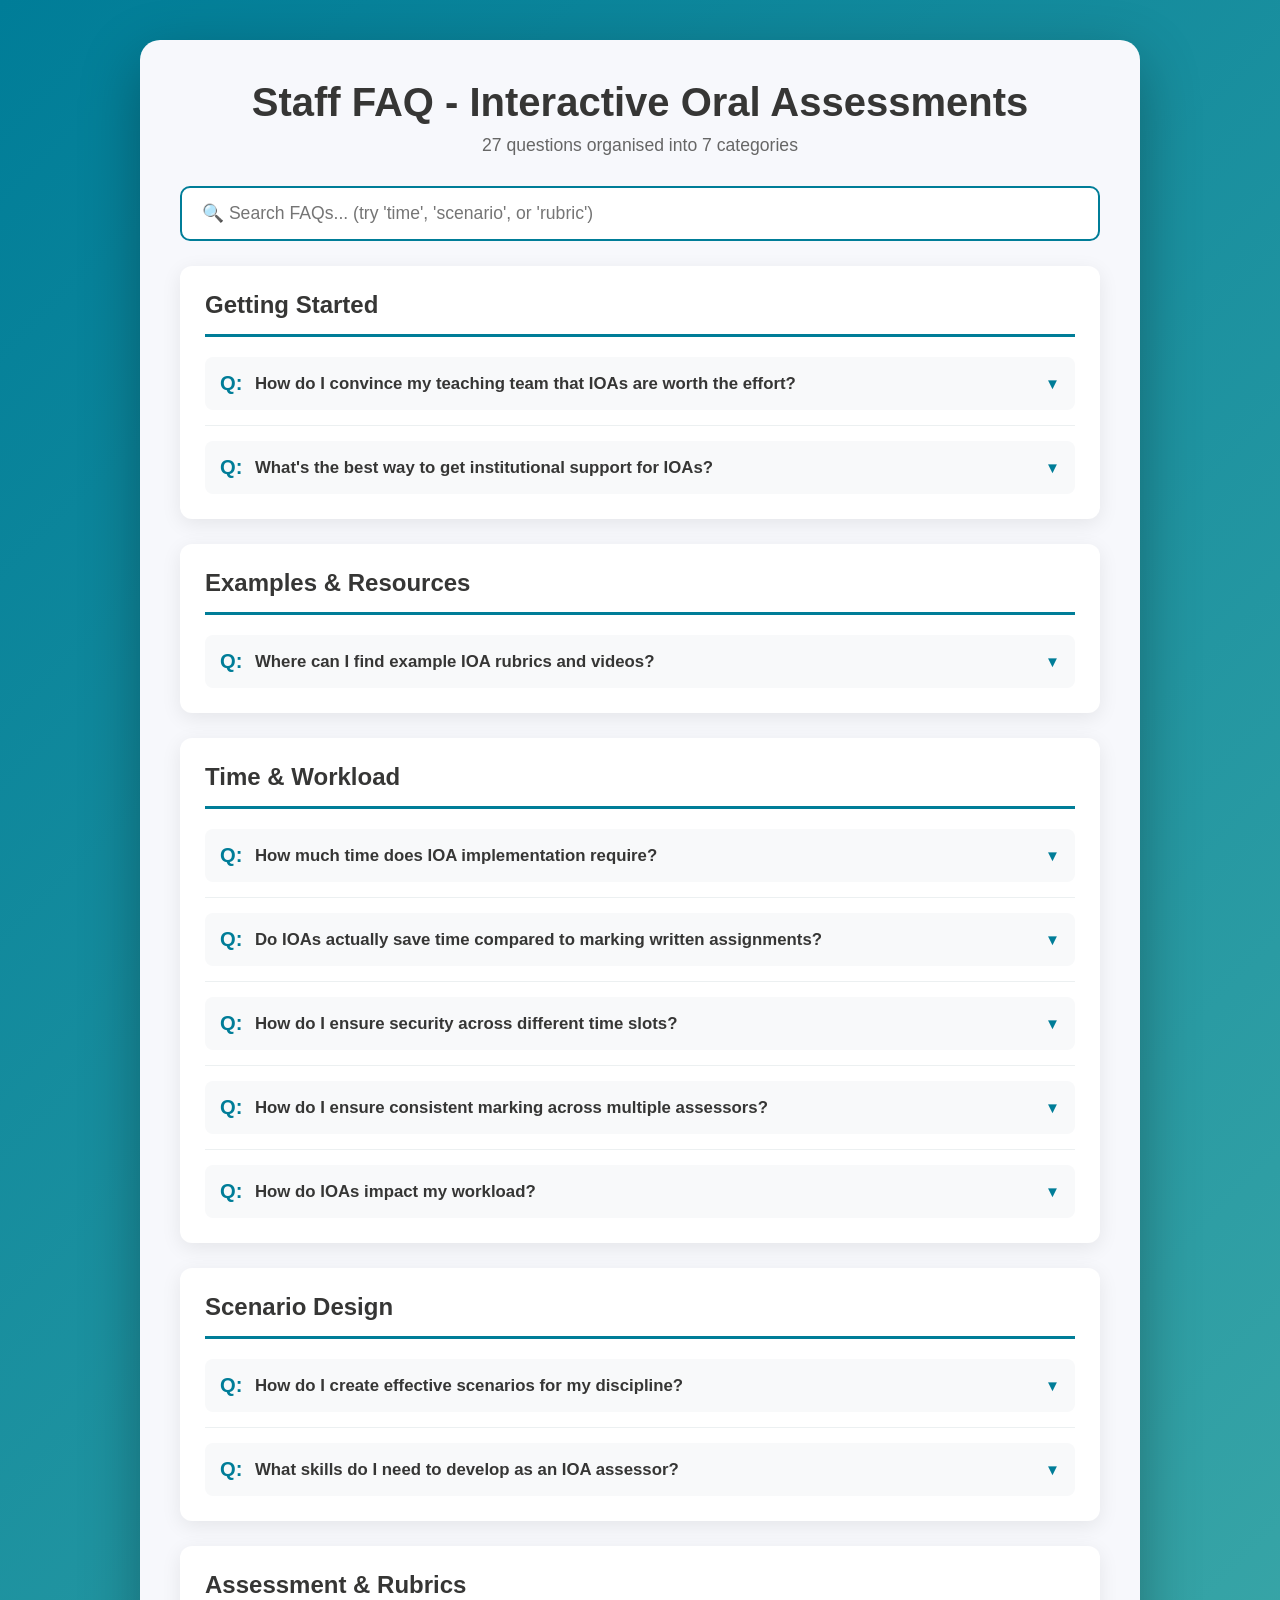
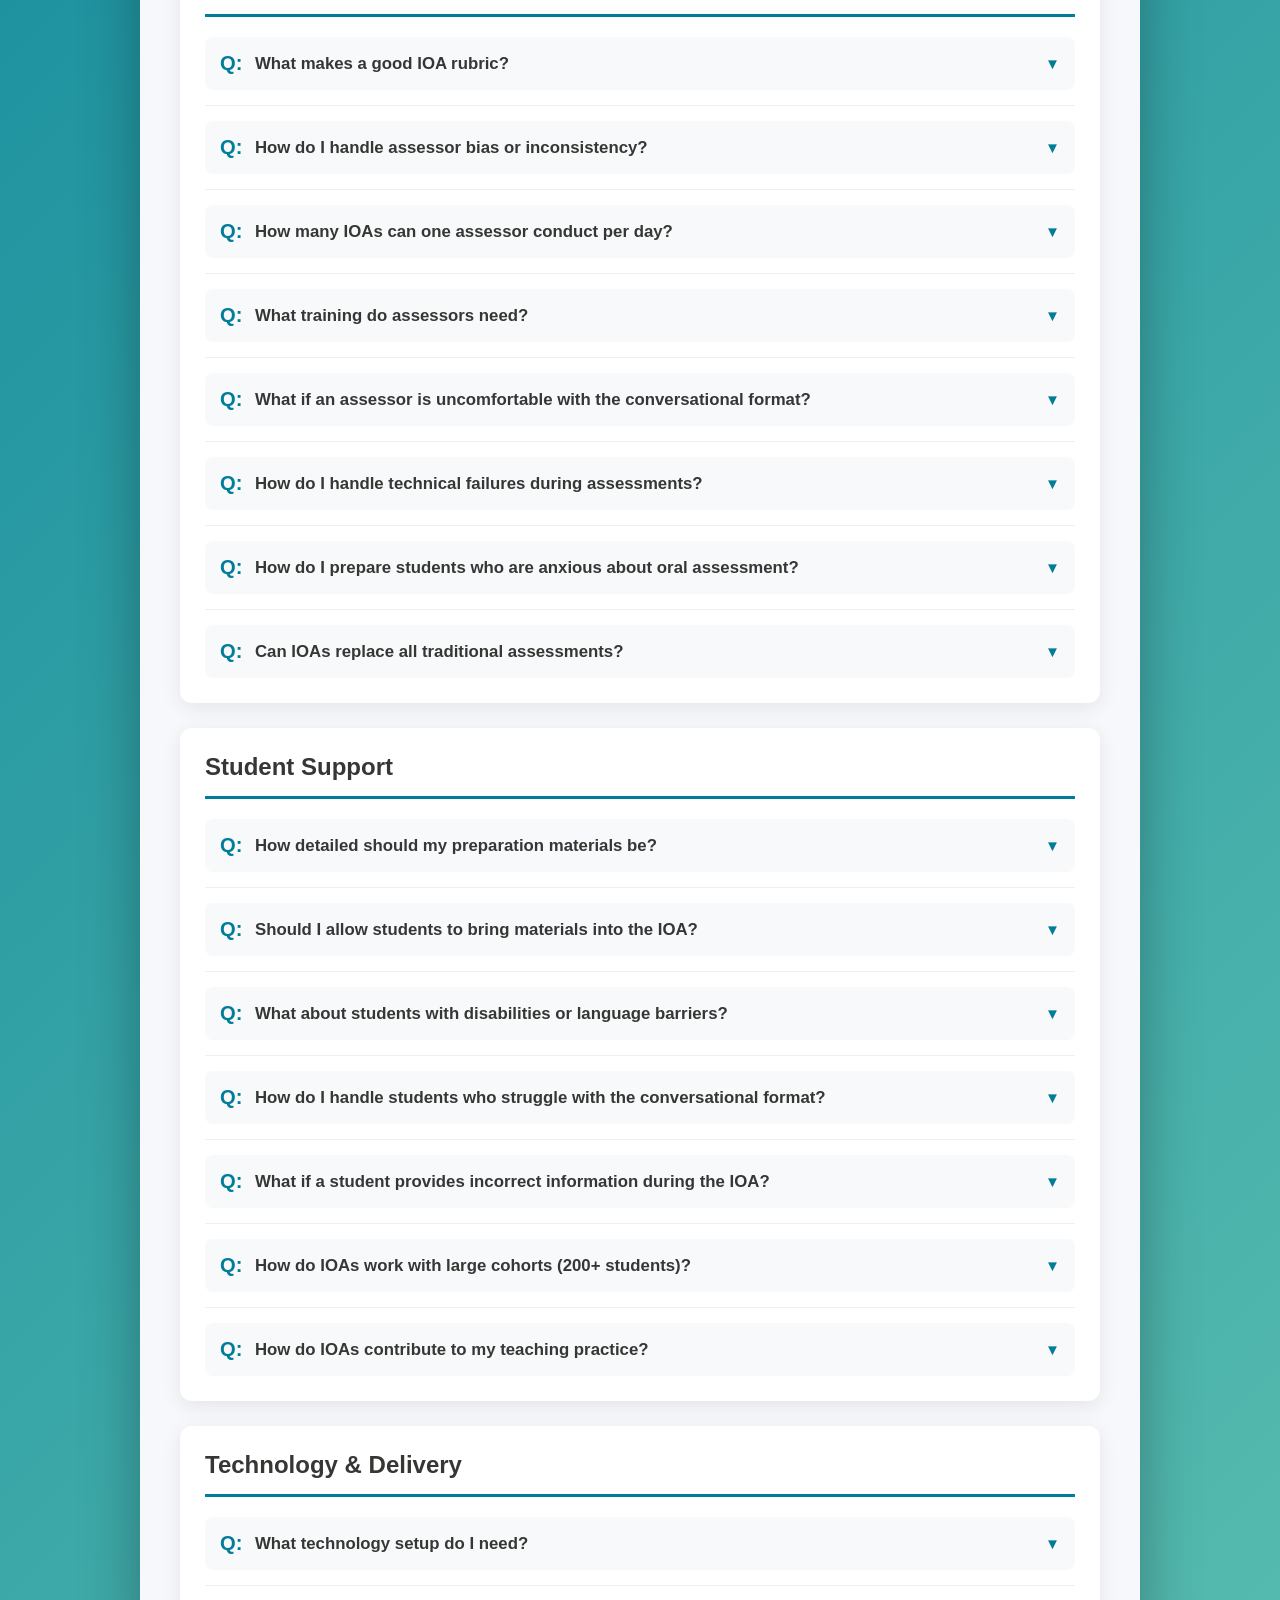
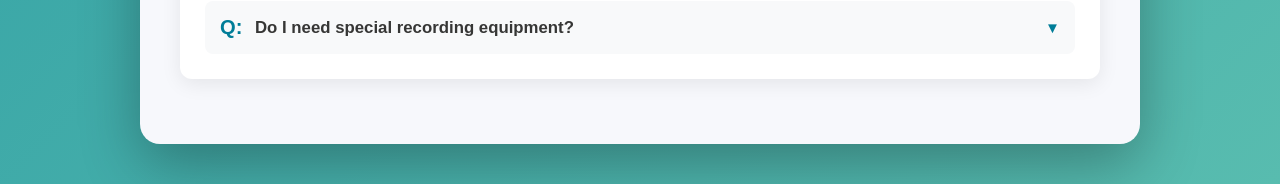
==== commit 354f3518: "videos and rubrics added to FAQ" ====
--- a/playbook/FAQ.html
+++ b/playbook/FAQ.html
@@ -172,6 +172,106 @@
             font-weight: bold;
         }
 
+        .faq-answer a {
+            color: #007D98;
+            text-decoration: none;
+            font-weight: 600;
+            border-bottom: 2px solid transparent;
+            transition: border-bottom 0.3s;
+        }
+
+        .faq-answer a:hover {
+            border-bottom: 2px solid #007D98;
+        }
+
+        .resource-box {
+            background: #f8f9fa;
+            padding: 20px;
+            border-radius: 8px;
+            margin: 20px 0;
+            border-left: 4px solid #FF9300;
+        }
+
+        .resource-box h4 {
+            color: #363635;
+            margin-bottom: 15px;
+            font-size: 1.2em;
+            border-bottom: 2px solid #e0e0e0;
+            padding-bottom: 10px;
+        }
+
+        .resource-columns {
+            display: grid;
+            grid-template-columns: 1fr 1fr;
+            gap: 20px;
+            margin-top: 15px;
+        }
+
+        .resource-column {
+            display: flex;
+            flex-direction: column;
+        }
+
+        .resource-column h5 {
+            color: #007D98;
+            margin-bottom: 10px;
+            font-size: 1em;
+            font-weight: 600;
+        }
+
+        .video-container {
+            position: relative;
+            padding-bottom: 56.25%; /* 16:9 aspect ratio */
+            height: 0;
+            overflow: hidden;
+            border-radius: 8px;
+            background: #e0e0e0;
+        }
+
+        .video-container iframe {
+            position: absolute;
+            top: 0;
+            left: 0;
+            width: 100%;
+            height: 100%;
+            border: none;
+            border-radius: 8px;
+        }
+
+        .video-placeholder {
+            position: absolute;
+            top: 50%;
+            left: 50%;
+            transform: translate(-50%, -50%);
+            color: #999;
+            font-size: 0.9em;
+            text-align: center;
+        }
+
+        .resource-link {
+            display: inline-block;
+            margin: 5px 0;
+            padding: 12px 20px;
+            background: #007D98;
+            color: white !important;
+            border-radius: 5px;
+            text-decoration: none !important;
+            transition: background 0.3s;
+            border: none !important;
+            text-align: center;
+            font-weight: 600;
+        }
+
+        .resource-link:hover {
+            background: #006D88;
+        }
+
+        @media (max-width: 768px) {
+            .resource-columns {
+                grid-template-columns: 1fr;
+            }
+        }
+
         .faq-search {
             width: 100%;
             padding: 15px 20px;
@@ -192,7 +292,7 @@
 <body>
     <div class="container">
         <h1>Staff FAQ - Interactive Oral Assessments</h1>
-        <p class="subtitle">26 questions organised into 6 categories</p>
+        <p class="subtitle">27 questions organised into 7 categories</p>
         
         <input type="text" 
                class="faq-search" 
@@ -220,6 +320,114 @@
                 </button>
                 <div class="faq-answer" id="getting-started-q2" style="display: none;">
                     <p>Present IOAs as a solution to current challenges: academic integrity concerns with AI, development of employability skills, and inclusive assessment practices. Frame it as authentic assessment that better prepares students for professional contexts.</p>
+                </div>
+            </div>
+        </div>
+
+        <div class="faq-category">
+            <h3 class="category-title">Examples & Resources</h3>
+            <div class="faq-item">
+                <button class="faq-question" onclick="toggleFAQ('examples-q1')">
+                    <span class="faq-q-icon">Q:</span>
+                    <span class="faq-q-text">Where can I find example IOA rubrics and videos?</span>
+                    <span class="faq-toggle" id="examples-q1-icon">▼</span>
+                </button>
+                <div class="faq-answer" id="examples-q1" style="display: none;">
+                    <p style="margin-bottom: 20px;">Dublin City University has generously shared exemplars across multiple disciplines. These resources show how IOAs work in practice and provide templates you can adapt for your own context.</p>
+                    
+                    <div class="resource-box">
+                        <h4>🎭 French Literature</h4>
+                        <p style="margin-bottom: 15px;"><strong>Dervila Cooke, Dublin City University</strong></p>
+                        
+                        <div class="resource-columns">
+                            <div class="resource-column">
+                                <h5>📹 Example Video</h5>
+                                <div class="video-container">
+                                    <iframe src="https://www.youtube.com/embed/ckTbDqKnD9U" 
+                                            allow="accelerometer; autoplay; clipboard-write; encrypted-media; gyroscope; picture-in-picture" 
+                                            allowfullscreen>
+                                    </iframe>
+                                </div>
+                                <p style="margin-top: 10px; font-size: 0.85em; color: #666;">Interactive oral assessment example showing student-assessor conversation</p>
+                            </div>
+                            
+                            <div class="resource-column">
+                                <h5>📄 Marking Rubric</h5>
+                                <a href="https://www.dcu.ie/sites/default/files/inline-files/rubrics-for-dc-interactive-oral-.pdf" 
+                                   target="_blank" 
+                                   class="resource-link">
+                                   Download Rubric (PDF)
+                                </a>
+                                <p style="margin-top: 10px; font-size: 0.85em; color: #666; line-height: 1.6;">
+                                    Detailed assessment criteria for interactive oral assessment in French Literature with clear performance descriptors across multiple grade levels.
+                                </p>
+                            </div>
+                        </div>
+                    </div>
+
+                    <div class="resource-box">
+                        <h4>✈️ Sustainable Aviation</h4>
+                        <p style="margin-bottom: 15px;"><strong>Marina Efthymiou, Dublin City University</strong></p>
+                        
+                        <div class="resource-columns">
+                            <div class="resource-column">
+                                <h5>📹 Example Video</h5>
+                                <div class="video-container">
+                                    <iframe src="https://www.youtube.com/embed/RjPtkuqlWeQ" 
+                                            allow="accelerometer; autoplay; clipboard-write; encrypted-media; gyroscope; picture-in-picture" 
+                                            allowfullscreen>
+                                    </iframe>
+                                </div>
+                                <p style="margin-top: 10px; font-size: 0.85em; color: #666;">Student interactive oral example demonstrating assessment format</p>
+                            </div>
+                            
+                            <div class="resource-column">
+                                <h5>📄 Marking Rubric</h5>
+                                <a href="https://www.dcu.ie/sites/default/files/inline-files/ef220-io-rubric.pdf" 
+                                   target="_blank" 
+                                   class="resource-link">
+                                   Download Rubric (PDF)
+                                </a>
+                                <p style="margin-top: 10px; font-size: 0.85em; color: #666; line-height: 1.6;">
+                                    Assessment framework for sustainable aviation interactive oral assessments including criteria for content knowledge and application.
+                                </p>
+                            </div>
+                        </div>
+                    </div>
+
+                    <div class="resource-box">
+                        <h4>💻 Computing & IT</h4>
+                        <p style="margin-bottom: 15px;"><strong>Monica Ward, Dublin City University</strong></p>
+                        
+                        <div class="resource-columns">
+                            <div class="resource-column">
+                                <h5>📹 Example Video</h5>
+                                <div class="video-container">
+                                    <iframe src="https://www.youtube.com/embed/tLFpSdtFBLQ" 
+                                            allow="accelerometer; autoplay; clipboard-write; encrypted-media; gyroscope; picture-in-picture" 
+                                            allowfullscreen>
+                                    </iframe>
+                                </div>
+                                <p style="margin-top: 10px; font-size: 0.85em; color: #666;">Group interactive oral experience example</p>
+                            </div>
+                            
+                            <div class="resource-column">
+                                <h5>📄 Marking Rubric</h5>
+                                <a href="https://www.dcu.ie/sites/default/files/inline-files/io-rubric_0.pdf" 
+                                   target="_blank" 
+                                   class="resource-link">
+                                   Download Rubric (PDF)
+                                </a>
+                                <p style="margin-top: 10px; font-size: 0.85em; color: #666; line-height: 1.6;">
+                                    Rubric for group interactive oral experiences in Computing with criteria for both individual and collaborative assessment components.
+                                </p>
+                            </div>
+                        </div>
+                    </div>
+
+                    <strong style="display: block; margin-top: 25px; margin-bottom: 10px;">Additional Resources:</strong>
+                    <p><br>These example rubrics are also available in CloudDeakin and docx formats.
+                    </p>
                 </div>
             </div>
         </div>
